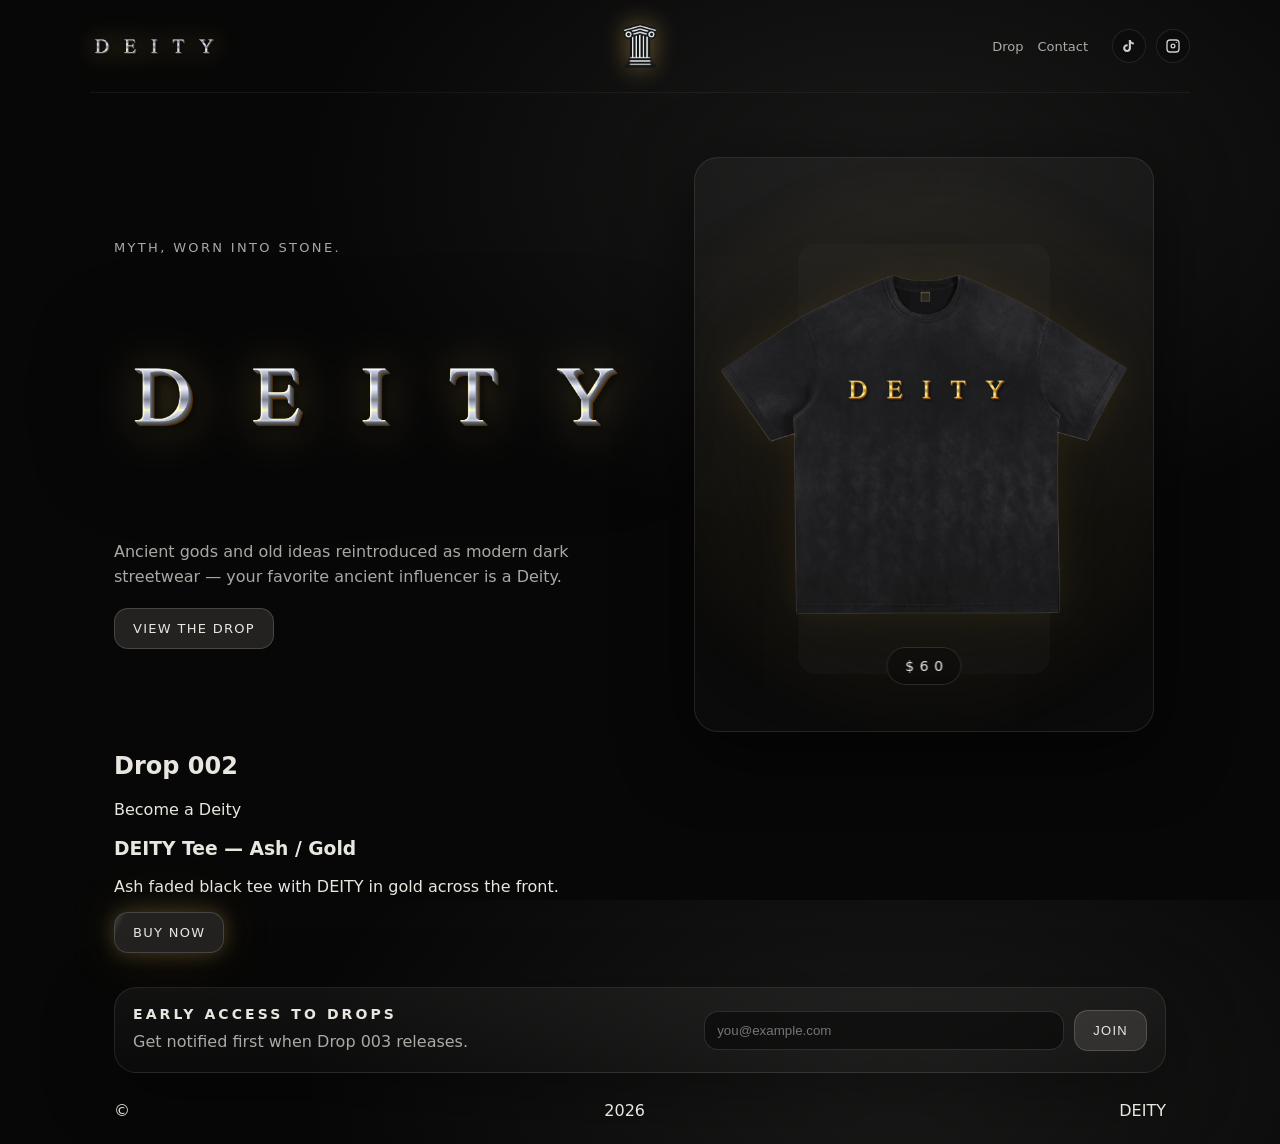
==== index.html @ 6dcdce76 "Update index.html" ====
<!doctype html>
<html lang="en">
<head>
<meta charset="UTF-8" />
<meta name="viewport" content="width=device-width, initial-scale=1" />
<link rel="icon" type="image/svg+xml" href="/images/favicon.svg">
<script>
console.log("Visitor from:", document.referrer);
</script>
<title>DEITY — Modern Myth</title>

<meta name="description"
content="DEITY — ancient gods translated into modern dark streetwear." />

<link rel="stylesheet" href="styles.css?v=8">
</head>

<!-- Google tag (gtag.js) -->
<script async src="https://www.googletagmanager.com/gtag/js?id=G-HS9YXFMJDB"></script>
<script>
  window.dataLayer = window.dataLayer || [];
  function gtag(){dataLayer.push(arguments);}
  gtag('js', new Date());

  gtag('config', 'G-HS9YXFMJDB');
</script>

<body>

<div class="grain"></div>


<header class="wrap header header-glow">

<div class="brand-logo">
<img src="/images/DEITY_silver(1).PNG">
</div>


<a class="brand-center" href="/">
<img src="/images/favicon.svg">
</a>


<nav class="nav">

<a class="nav-link" href="#drop">
Drop
</a>


<button class="nav-link nav-btn-link"
type="button"
id="contactBtn">
Contact
</button>


<!-- Social icons moved to far right -->

<div class="nav-social">

<a href="https://www.tiktok.com/@deityco1"
target="_blank"
rel="noopener">

<svg viewBox="0 0 24 24">
<path d="M16.6 5.82c.77.64 1.7 1 2.7 1.04V9.7c-1.62-.05-3.15-.6-4.4-1.57v7.06c0 3.23-2.62 5.85-5.85 5.85S3.2 18.42 3.2 15.19c0-3.23 2.62-5.85 5.85-5.85.3 0 .6.02.9.07v3.23c-.29-.1-.6-.16-.9-.16-1.48 0-2.68 1.2-2.68 2.68 0 1.48 1.2 2.68 2.68 2.68 1.48 0 2.68-1.2 2.68-2.68V3h3.02c.07 1.1.6 2.12 1.45 2.82z"/>
</svg>

</a>


<a href="https://www.instagram.com/deityco1"
target="_blank"
rel="noopener">

<svg viewBox="0 0 24 24">
<path d="M7.5 2h9A5.5 5.5 0 0 1 22 7.5v9A5.5 5.5 0 0 1 16.5 22h-9A5.5 5.5 0 0 1 2 16.5v-9A5.5 5.5 0 0 1 7.5 2zm0 2A3.5 3.5 0 0 0 4 7.5v9A3.5 3.5 0 0 0 7.5 20h9A3.5 3.5 0 0 0 20 16.5v-9A3.5 3.5 0 0 0 16.5 4h-9zm4.5 4.2A3.8 3.8 0 1 1 8.2 12 3.8 3.8 0 0 1 12 8.2zm0 2A1.8 1.8 0 1 0 13.8 12 1.8 1.8 0 0 0 12 10.2zM17.8 6.7a.9.9 0 1 1-.9-.9.9.9 0 0 1 .9.9z"/>
</svg>

</a>

</div>

</nav>

</header>



<main class="wrap">


<!-- HERO -->

<section class="hero">

<div class="hero-left">

<p class="kicker">
Myth, worn into stone.
</p>


<h1 class="title logo-title">

<img src="/images/DEITY_silver(1).PNG"
class="hero-logo">

<span class="visually-hidden">
DEITY
</span>

</h1>


<p class="sub">

Ancient gods and old ideas reintroduced as modern dark streetwear —
your favorite ancient influencer is a Deity.

</p>


<div class="cta-row">

<a class="btn primary"
href="#drop">

View the drop

</a>

</div>

</div>



<div class="hero-right">

<div class="aura-card">

<div class="column"></div>

<div class="aura"></div>


<div class="tee3d-wrap">

<div class="tee3d">

<img class="tee-face tee-front"
src="/images/tee-front.png?v=3">

<img class="tee-face tee-back"
src="/images/tee-back.png?v=3">

</div>

</div>


<div class="sigil">$60</div>

</div>

</div>

</section>



<!-- DROP -->

<section class="drop" id="drop">

<div class="section-head">

<h2>Drop 002</h2>

<p>Become a Deity</p>

</div>


<div class="product">

<div class="product-info">

<h3>DEITY Tee — Ash / Gold</h3>

<p class="desc">

Ash faded black tee with DEITY in gold across the front.

</p>


<div class="buy-row">

<a class="btn primary"
href="https://shop.deityco.com/cart/43142552125574:1"
target="_blank"
rel="noopener">

Buy Now

</a>

</div>

</div>

</div>

</section>



<!-- EMAIL CAPTURE MOVED TO BOTTOM -->

<section class="email-capture">

<div class="email-inner">

<div class="email-copy">

<h2>
Early Access to Drops
</h2>

<p>

Get notified first when Drop 003 releases.

</p>

</div>


<form
class="email-form"
action="https://formspree.io/f/xeelrkgg"
method="POST">

<input type="hidden"
name="_subject"
value="DEITY Email Signup">


<input class="email-input"
type="email"
name="email"
placeholder="you@example.com"
required>


<button class="btn primary">
Join
</button>

</form>

</div>

</section>



<footer class="footer">

© <span id="y"></span> DEITY

</footer>


</main>


<script>

document.getElementById("y").textContent =
new Date().getFullYear();

</script>

</body>
</html>
---- styles.css ----
:root{
  --bg:#070707;
  --fg:#e9e6df;
  --muted:rgba(233,230,223,.72);
  --ring:rgba(233,230,223,.18);
  --goldA: rgba(241,198,92,.45);
  --goldB: rgba(241,198,92,.25);
  --goldC: rgba(241,198,92,.12);
}

*{box-sizing:border-box}
html,body{height:100%}

body{
  margin:0;
  background:
    radial-gradient(1000px 600px at 70% 20%, rgba(233,230,223,.08), transparent 60%),
    var(--bg);
  color:var(--fg);
  font-family: system-ui, -apple-system, Segoe UI, Roboto, Arial, sans-serif;
}

a{color:inherit; text-decoration:none}

.wrap{max-width:1100px;margin:0 auto;padding:24px}

/* ================= HEADER ================= */

.header{
  position:relative;
  display:flex;
  justify-content:space-between;
  align-items:center;
  padding:14px 0;
  border-bottom:1px solid rgba(233,230,223,.06);
}

.brand-logo img{
  height:64px;
  width:auto;
  display:block;
  filter:drop-shadow(0 0 12px var(--goldA));
}

.brand-center{
  position:absolute;
  left:50%;
  transform:translateX(-50%);
  display:inline-flex;
  align-items:center;
  justify-content:center;
  pointer-events:auto;
}

.brand-center img{
  height:46px;
  width:auto;
  display:block;
  filter:drop-shadow(0 0 12px var(--goldA));
  opacity:.95;
}

@media (max-width: 640px){
  .brand-center{ display:none; }
}

.nav{
  display:flex;
  align-items:center;
  gap:14px;
  font-size:13px;
  color:var(--muted);
}

.nav-link{
  padding:10px 0;
  transition:color .15s ease;
}

.nav-link:hover{
  color:white;
}

.nav-btn-link{
  appearance:none;
  border:none;
  background:transparent;
  color:inherit;
  font:inherit;
  cursor:pointer;
}

/* ✅ Social icon buttons */
.nav-icon{
  width:34px;
  height:34px;
  display:inline-flex;
  align-items:center;
  justify-content:center;
  border-radius:999px;
  border:1px solid rgba(233,230,223,.10);
  background: rgba(7,7,7,.25);
  transition: transform .12s ease, border-color .12s ease, box-shadow .12s ease;
}

.nav-icon svg{
  width:16px;
  height:16px;
  fill: currentColor;
  opacity:.9;
}

.nav-icon:hover{
  transform: translateY(-1px);
  border-color: rgba(233,230,223,.24);
  box-shadow: 0 0 18px rgba(241,198,92,.12);
  color: #fff;
}

/* ================= HERO ================= */

.hero{
  display:grid;
  grid-template-columns:1.05fr .95fr;
  gap:34px;
  padding-top:40px;
  align-items:center;
}

.kicker{
  margin:0 0 10px;
  color:var(--muted);
  font-size:13px;
  letter-spacing:.18em;
  text-transform:uppercase;
}

.title{
  margin:0;
  font-size:72px;
  letter-spacing:.3em;
  text-indent:.3em;
  line-height:.95;
}

.sub{
  margin:14px 0 18px;
  color:var(--muted);
  max-width:50ch;
  line-height:1.6;
}

.cta-row{
  display:flex;
  gap:12px;
  flex-wrap:wrap;
  align-items:center;
  margin-top:14px;
}

.btn{
  display:inline-flex;
  align-items:center;
  justify-content:center;
  padding:12px 18px;
  border-radius:14px;
  border:1px solid var(--ring);
  text-transform:uppercase;
  font-size:13px;
  letter-spacing:.1em;
  background:transparent;
  transition: transform .12s ease, box-shadow .12s ease, background .12s ease;
  color:inherit;
}

.btn:hover{
  transform: translateY(-1px);
  border-color: rgba(233,230,223,.28);
}

.btn.primary{
  background:rgba(233,230,223,.12);
}

.btn.primary:hover{
  box-shadow:0 0 20px var(--goldB);
  background:rgba(233,230,223,.16);
}

.hero-logo:hover{
  filter:
    drop-shadow(0 0 30px rgba(241,198,92,.45))
    drop-shadow(0 0 80px rgba(241,198,92,.25));
  transition: filter .4s ease;
}

.logo-title{
  margin:0;
  display:flex;
  align-items:center;
}

.hero-logo{
  width:100%;
  max-width:520px;
  height:auto;
  display:block;

  filter:
    drop-shadow(0 0 20px rgba(241,198,92,.25))
    drop-shadow(0 0 50px rgba(0,0,0,.7));
}

/* ================= EMAIL CAPTURE ================= */

.email-capture{
  margin-top:34px;
  padding:18px;
  border-radius:22px;
  border:1px solid rgba(233,230,223,.10);
  background: linear-gradient(180deg, rgba(233,230,223,.05), rgba(233,230,223,.02));
  box-shadow: 0 20px 70px rgba(0,0,0,.35);
}

.email-inner{
  display:flex;
  align-items:center;
  justify-content:space-between;
  gap:16px;
  flex-wrap:wrap;
}

.email-copy h2{
  margin:0;
  font-size:14px;
  letter-spacing:.22em;
  text-transform:uppercase;
}

.email-copy p{
  margin:8px 0 0;
  color:var(--muted);
  max-width:52ch;
  line-height:1.5;
}

.email-form{
  display:flex;
  gap:10px;
  align-items:center;
  flex-wrap:wrap;
}

.email-input{
  width:min(360px, 70vw);
  padding:11px 12px;
  border-radius:14px;
  border:1px solid rgba(233,230,223,.14);
  background: rgba(7,7,7,.55);
  color: var(--fg);
  outline:none;
}

.email-input:focus{
  border-color: rgba(241,198,92,.35);
  box-shadow: 0 0 0 4px rgba(241,198,92,.12);
}

/* ================= AURA CARD ================= */

.hero-right{
  display:flex;
  flex-direction:column;
  align-items:center;
  justify-content:center;
}

.aura-card{
  width:460px;
  max-width:100%;
  aspect-ratio:4/5;
  border-radius:24px;
  border:1px solid rgba(233,230,223,.1);
  position:relative;
  overflow:hidden;
  box-shadow:0 18px 70px rgba(0,0,0,.6);
  background: linear-gradient(180deg, rgba(233,230,223,.04), rgba(233,230,223,.02));
}

.column{
  position:absolute;
  left:50%;
  top:15%;
  width:55%;
  height:75%;
  transform:translateX(-50%);
  background:rgba(233,230,223,.06);
  border-radius:18px;
  opacity:.4;
  z-index:1;
}

.aura{
  position:absolute;
  inset:-20%;
  background:
    radial-gradient(circle at center, var(--goldC), transparent 60%);
  filter:blur(20px);
  opacity:.9;
  z-index:1;
}

/* ================= PSEUDO 3D TEE (FIXED) ================= */

.tee3d-wrap{
  position:absolute;
  inset:0;
  display:flex;
  align-items:center;
  justify-content:center;
  z-index:2;
  pointer-events:none;
}

.tee3d{
  position:relative;
  width:105%;
  max-width:480px;
  aspect-ratio: 1 / 1.05;
  transform-style: preserve-3d;
  perspective: 900px;
  animation: teeTurn 16s ease-in-out infinite;
  filter:
    drop-shadow(0 0 18px rgba(241,198,92,.10))
    drop-shadow(0 0 50px rgba(0,0,0,.55));
}

.tee-face{
  position:absolute;
  inset:0;
  width:100%;
  height:100%;
  object-fit: contain;
  backface-visibility: hidden;
  transform: translateZ(18px);
  will-change: opacity;
}

.tee-back{
  transform: translateZ(18px);
}

@keyframes teeTurn{
  0%   { transform: rotateY(-28deg) rotateX(6deg) scale(1.02); }
  50%  { transform: rotateY( 28deg) rotateX(6deg) scale(1.02); }
  100% { transform: rotateY(-28deg) rotateX(6deg) scale(1.02); }
}

.tee-front{
  opacity:1;
  z-index:2;
  animation:
    faceFrontOpacity 16s ease-in-out infinite,
    frontZ 16s steps(1,end) infinite;
}

.tee-back{
  opacity:0;
  z-index:1;
  animation:
    faceBackOpacity 16s ease-in-out infinite,
    backZ 16s steps(1,end) infinite;
}

@keyframes faceFrontOpacity{
  0%   { opacity:1; }
  32%  { opacity:1; }
  48%  { opacity:0; }
  88%  { opacity:0; }
  100% { opacity:1; }
}

@keyframes faceBackOpacity{
  0%   { opacity:0; }
  30%  { opacity:0; }
  42%  { opacity:1; }
  74%  { opacity:1; }
  92%  { opacity:0; }
  100% { opacity:0; }
}

@keyframes frontZ{
  0%, 55%, 100% { z-index:2; }
  56%, 95%      { z-index:1; }
}
@keyframes backZ{
  0%, 55%, 100% { z-index:1; }
  56%, 95%      { z-index:2; }
}

.sigil{
  position:absolute;
  bottom:8%;
  left:50%;
  transform:translateX(-50%);
  letter-spacing:.4em;
  text-indent:.4em;
  font-size:14px;
  padding:10px 12px;
  border-radius:999px;
  border:1px solid rgba(233,230,223,.14);
  background: rgba(7,7,7,.35);
  backdrop-filter: blur(8px);
  z-index:3;
}

.visually-hidden{
  position:absolute;
  width:1px;
  height:1px;
  margin:-1px;
  padding:0;
  overflow:hidden;
  clip:rect(0,0,0,0);
  border:0;
}

/* ================= CONTACT MODAL ================= */

.modal-backdrop{
  position:fixed;
  inset:0;
  display:none;
  place-items:center;
  background: rgba(0,0,0,.60);
  padding:16px;
  z-index:9999;
}

.modal-backdrop.is-open{
  display:grid;
}

.modal{
  width:min(540px, 100%);
  border-radius:18px;
  border:1px solid rgba(233,230,223,.14);
  background: rgba(7,7,7,.82);
  backdrop-filter: blur(10px);
  box-shadow: 0 30px 90px rgba(0,0,0,.6);
  overflow:hidden;
}

.modal-head{
  display:flex;
  align-items:center;
  justify-content:space-between;
  padding:14px 16px;
  border-bottom:1px solid rgba(233,230,223,.08);
}

.modal-head h2{
  margin:0;
  font-size:14px;
  letter-spacing:.22em;
  text-transform:uppercase;
  color: var(--fg);
}

.modal-close{
  appearance:none;
  border:none;
  background:transparent;
  color: var(--fg);
  font-size:18px;
  cursor:pointer;
  padding:6px 8px;
  border-radius:10px;
}

.modal-close:hover{
  background: rgba(233,230,223,.06);
}

.modal-body{
  display:grid;
  gap:12px;
  padding:16px;
}

.modal-body label{
  display:grid;
  gap:6px;
  font-size:12px;
  letter-spacing:.08em;
  text-transform:uppercase;
  color: var(--muted);
}

.modal-body input,
.modal-body textarea{
  width:100%;
  padding:11px 12px;
  border-radius:14px;
  border:1px solid rgba(233,230,223,.14);
  background: rgba(7,7,7,.55);
  color: var(--fg);
  outline:none;
}

.modal-body input:focus,
.modal-body textarea:focus{
  border-color: rgba(241,198,92,.35);
  box-shadow: 0 0 0 4px rgba(241,198,92,.12);
}

.modal-actions{
  display:flex;
  justify-content:flex-end;
  gap:10px;
  margin-top:6px;
}

/* ================= FOOTER SOCIAL ================= */

.footer{
  display:flex;
  align-items:center;
  justify-content:space-between;
  gap:12px;
  padding-top:28px;
}

.footer-social{
  display:flex;
  gap:14px;
  color:var(--muted);
  font-size:13px;
}

.footer-social a:hover{
  color:#fff;
}
/* SOCIAL ICON GROUP */

.nav-social{

display:flex;

gap:10px;

margin-left:10px;

}


.nav-social a{

width:34px;

height:34px;

display:flex;

align-items:center;

justify-content:center;

border-radius:999px;

border:1px solid rgba(233,230,223,.1);

background:rgba(7,7,7,.3);

transition:.15s;

}


.nav-social svg{

width:16px;

height:16px;

fill:white;

opacity:.8;

}


.nav-social a:hover{

box-shadow:0 0 20px rgba(241,198,92,.2);

transform:translateY(-1px);

}
/* ================= BUY BUTTON GLOW ================= */

.buy-row .btn.primary{

position:relative;

overflow:hidden;

/* stronger gold aura */
box-shadow:
0 0 20px rgba(241,198,92,.25),
0 0 60px rgba(241,198,92,.12);

animation: buyGlow 3s ease-in-out infinite;

}


/* Soft pulsing aura */

@keyframes buyGlow{

0%{
box-shadow:
0 0 20px rgba(241,198,92,.25),
0 0 60px rgba(241,198,92,.10);
}

50%{
box-shadow:
0 0 35px rgba(241,198,92,.45),
0 0 90px rgba(241,198,92,.25);
}

100%{
box-shadow:
0 0 20px rgba(241,198,92,.25),
0 0 60px rgba(241,198,92,.10);
}

}


/* Moving light shine */

.buy-row .btn.primary::after{

content:"";

position:absolute;

top:-50%;

left:-40%;

width:40%;

height:200%;

background:linear-gradient(
90deg,
transparent,
rgba(255,255,255,.35),
transparent
);

transform:rotate(25deg);

animation: shineMove 4s linear infinite;

}


@keyframes shineMove{

0%{
left:-40%;
}

100%{
left:140%;
}

}
/* ================= MOBILE RESPONSIVE OVERRIDES ================= */
@media (max-width: 820px){

  /* Prevent sideways scroll */
  html, body { overflow-x: hidden; }
  img, svg { max-width: 100%; height: auto; }

  .wrap{
    padding: 18px 16px;
  }

  /* HEADER: tighten + allow wrap */
  .header{
    padding: 10px 0;
    gap: 10px;
  }

  .brand-logo img{
    height: 44px; /* was 64 */
  }

  .nav{
    gap: 10px;
    font-size: 13px;
    flex-wrap: wrap;
    justify-content: flex-end;
  }

  .nav-link{
    padding: 8px 0;
  }

  .nav-social{
    margin-left: 0;
    gap: 8px;
  }

  .nav-social a{
    width: 32px;
    height: 32px;
  }

  .nav-social svg{
    width: 15px;
    height: 15px;
  }

  /* HERO: stack */
  .hero{
    grid-template-columns: 1fr;
    gap: 18px;
    padding-top: 22px;
  }

  .hero-left{ order: 1; }
  .hero-right{ order: 2; }

  .kicker{
    font-size: 12px;
    letter-spacing: .16em;
  }

  .title{
    font-size: 48px;
    letter-spacing: .22em;
    text-indent: .22em;
  }

  .hero-logo{
    max-width: 340px;
    width: min(340px, 85vw);
    margin: 0;
  }

  .sub{
    font-size: 15px;
    line-height: 1.5;
    max-width: 60ch;
  }

  /* Aura card fits better */
  .aura-card{
    width: min(420px, 100%);
    margin: 0 auto;
  }

  /* Tee animation: reduce scale so it doesn’t overflow */
  .tee3d{
    width: 100%;
    max-width: 420px;
  }

  /* Buttons: full width on mobile */
  .buy-row .btn,
  .cta-row .btn{
    width: 100%;
    text-align: center;
  }

  /* Email capture: stack + full width inputs */
  .email-inner{
    flex-direction: column;
    align-items: flex-start;
  }

  .email-form{
    width: 100%;
    display: grid;
    grid-template-columns: 1fr;
    gap: 10px;
  }

  .email-input{
    width: 100%;
    min-width: 0;
  }

  .email-form .btn{
    width: 100%;
  }

  /* Footer: stack */
  .footer{
    flex-direction: column;
    align-items: flex-start;
  }
}

@media (max-width: 420px){
  /* Even tighter on very small phones */
  .brand-logo img{ height: 40px; }
  .title{ font-size: 42px; }
  .aura-card{ width: 100%; }
}
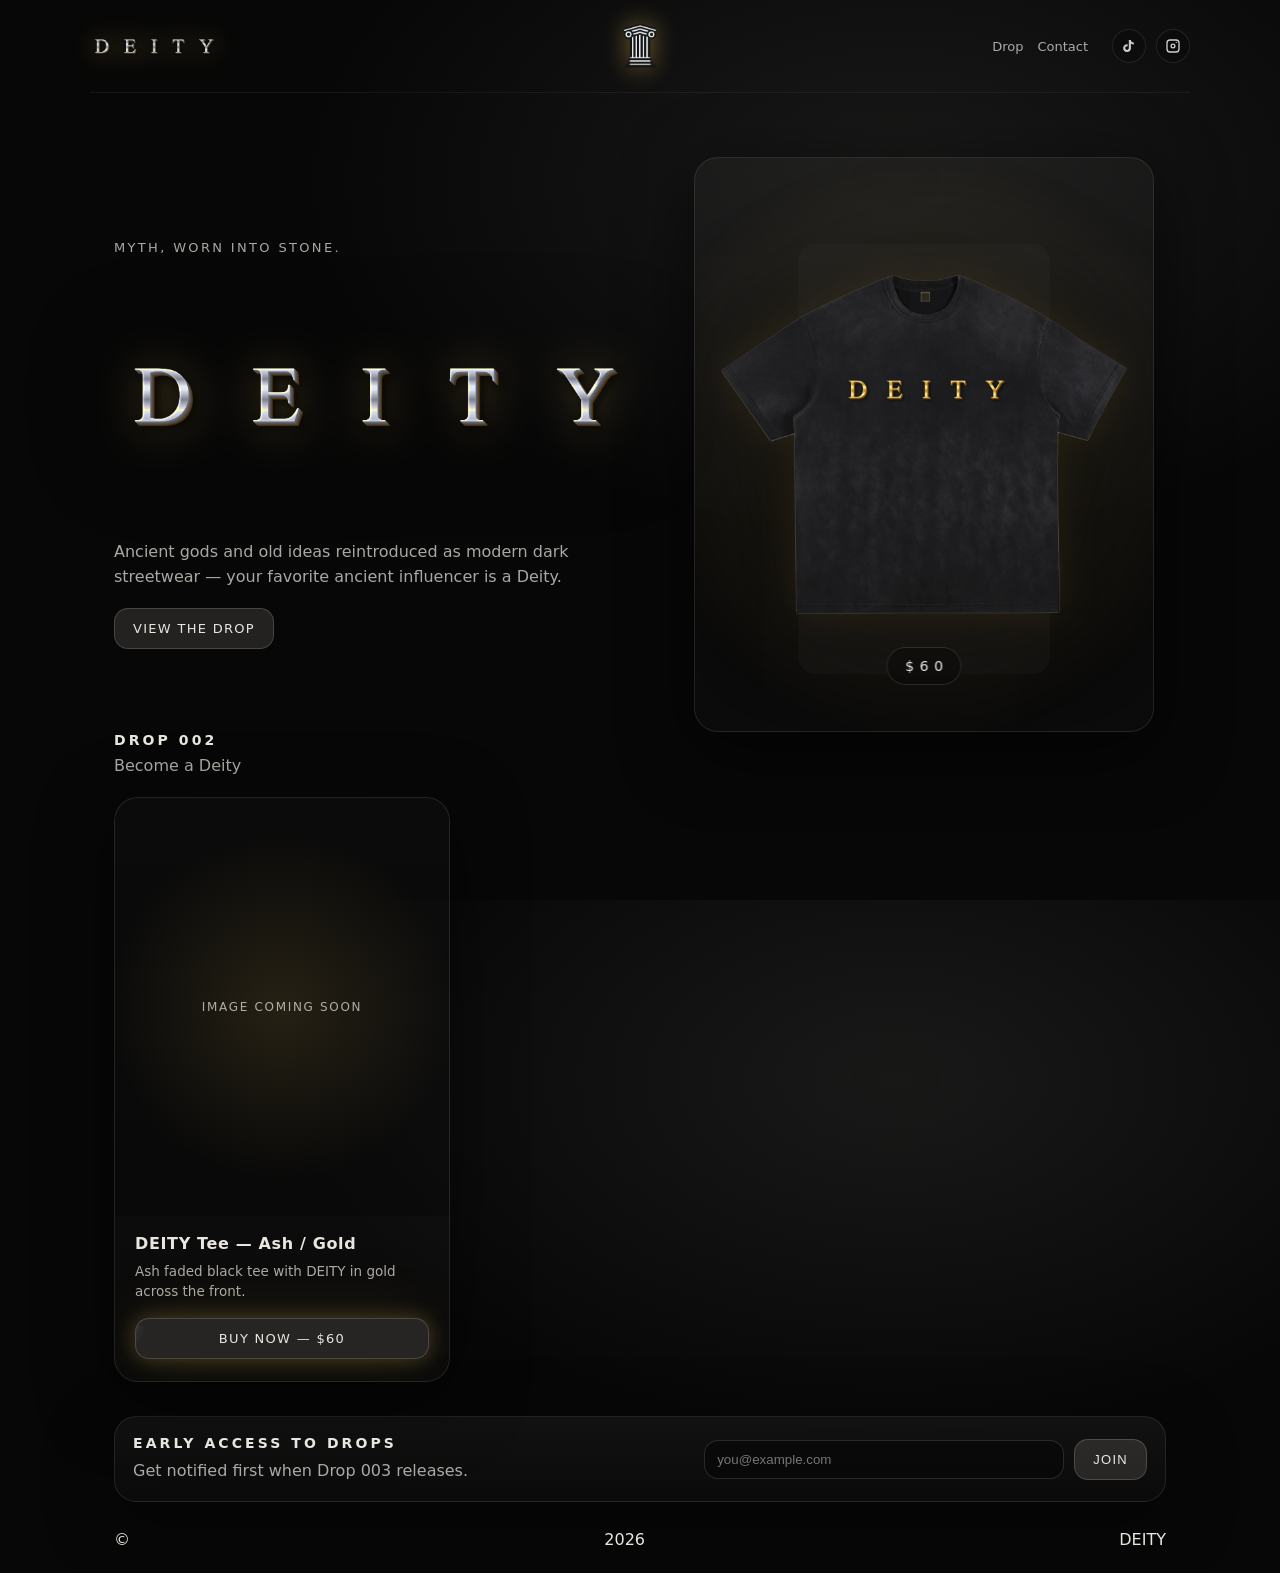
==== commit 7e50f7ac: "Add files via upload" ====
--- a/index.html
+++ b/index.html
@@ -12,7 +12,7 @@
 <meta name="description"
 content="DEITY — ancient gods translated into modern dark streetwear." />
 
-<link rel="stylesheet" href="styles.css?v=8">
+<link rel="stylesheet" href="styles.css?v=9">
 </head>
 
 <!-- Google tag (gtag.js) -->
@@ -172,48 +172,19 @@
 
 
 
-<!-- DROP -->
+<!-- DROP (rendered from products.json — managed via /admin.html) -->
 
 <section class="drop" id="drop">
 
 <div class="section-head">
 
-<h2>Drop 002</h2>
-
-<p>Become a Deity</p>
-
-</div>
-
-
-<div class="product">
-
-<div class="product-info">
-
-<h3>DEITY Tee — Ash / Gold</h3>
-
-<p class="desc">
-
-Ash faded black tee with DEITY in gold across the front.
-
-</p>
-
-
-<div class="buy-row">
-
-<a class="btn primary"
-href="https://shop.deityco.com/cart/43142552125574:1"
-target="_blank"
-rel="noopener">
-
-Buy Now
-
-</a>
-
-</div>
-
-</div>
-
-</div>
+<h2 id="dropTitle">Drop</h2>
+
+<p id="dropTagline"></p>
+
+</div>
+
+<div class="product-grid" id="productGrid"></div>
 
 </section>
 
@@ -284,6 +255,60 @@
 document.getElementById("y").textContent =
 new Date().getFullYear();
 
+// Renders the drop grid from products.json — this is the file
+// admin.html writes to, so new designs show up here automatically.
+fetch('/products.json?v=' + Date.now())
+.then(function(res){ return res.json(); })
+.then(function(data){
+  document.getElementById('dropTitle').textContent = data.dropTitle || 'Drop';
+  document.getElementById('dropTagline').textContent = data.dropTagline || '';
+
+  var grid = document.getElementById('productGrid');
+  var products = (data.products || []).filter(function(p){ return p.active !== false; });
+
+  if (products.length === 0) {
+    grid.innerHTML = '<p class="empty-drop">New designs dropping soon.</p>';
+    return;
+  }
+
+  products.forEach(function(p){
+    var card = document.createElement('div');
+    card.className = 'product';
+
+    var imageHtml;
+    if (p.frontImage) {
+      imageHtml =
+        '<div class="product-image">' +
+          '<img class="img-front" src="' + p.frontImage + '" alt="' + escapeHtml(p.name) + ' — front">' +
+          (p.backImage ? '<img class="img-back" src="' + p.backImage + '" alt="' + escapeHtml(p.name) + ' — back">' : '') +
+        '</div>';
+    } else {
+      imageHtml = '<div class="product-image no-image">Image coming soon</div>';
+    }
+
+    card.innerHTML =
+      imageHtml +
+      '<div class="product-info">' +
+        '<h3>' + escapeHtml(p.name) + '</h3>' +
+        '<p class="desc">' + escapeHtml(p.desc || '') + '</p>' +
+        '<div class="buy-row">' +
+          '<a class="btn primary" href="' + p.buyUrl + '" target="_blank" rel="noopener">Buy Now — $' + p.price + '</a>' +
+        '</div>' +
+      '</div>';
+
+    grid.appendChild(card);
+  });
+})
+.catch(function(err){
+  console.error('Could not load products.json', err);
+});
+
+function escapeHtml(str){
+  var div = document.createElement('div');
+  div.textContent = str || '';
+  return div.innerHTML;
+}
+
 </script>
 
 </body>
--- a/styles.css
+++ b/styles.css
@@ -815,3 +815,134 @@
   .title{ font-size: 42px; }
   .aura-card{ width: 100%; }
 }
+
+/* ================= DYNAMIC PRODUCT GRID (admin-managed) ================= */
+
+.section-head{
+  margin-bottom:22px;
+}
+
+.section-head h2{
+  margin:0;
+  font-size:14px;
+  letter-spacing:.22em;
+  text-transform:uppercase;
+}
+
+.section-head p{
+  margin:8px 0 0;
+  color:var(--muted);
+}
+
+.product-grid{
+  display:grid;
+  grid-template-columns:repeat(auto-fill, minmax(260px, 1fr));
+  gap:22px;
+}
+
+.product{
+  border-radius:24px;
+  border:1px solid rgba(233,230,223,.1);
+  background: linear-gradient(180deg, rgba(233,230,223,.04), rgba(233,230,223,.02));
+  box-shadow:0 18px 70px rgba(0,0,0,.5);
+  overflow:hidden;
+  display:flex;
+  flex-direction:column;
+  transition: transform .18s ease, box-shadow .18s ease;
+}
+
+.product:hover{
+  transform: translateY(-3px);
+  box-shadow:0 24px 80px rgba(0,0,0,.6), 0 0 30px var(--goldC);
+}
+
+.product-image{
+  position:relative;
+  aspect-ratio:4/5;
+  background:
+    radial-gradient(circle at center, var(--goldC), transparent 65%),
+    rgba(7,7,7,.4);
+  overflow:hidden;
+}
+
+.product-image img{
+  position:absolute;
+  inset:0;
+  width:100%;
+  height:100%;
+  object-fit:contain;
+  padding:18px;
+  transition: opacity .35s ease;
+}
+
+.product-image .img-front{
+  opacity:1;
+  z-index:2;
+}
+
+.product-image .img-back{
+  opacity:0;
+  z-index:1;
+}
+
+.product-image:hover .img-front{
+  opacity:0;
+}
+
+.product-image:hover .img-back{
+  opacity:1;
+}
+
+.product-image.no-image{
+  display:flex;
+  align-items:center;
+  justify-content:center;
+  color:var(--muted);
+  font-size:12px;
+  letter-spacing:.14em;
+  text-transform:uppercase;
+}
+
+.product-info{
+  padding:18px 20px 22px;
+  display:flex;
+  flex-direction:column;
+  flex:1;
+}
+
+.product-info h3{
+  margin:0 0 8px;
+  font-size:16px;
+  letter-spacing:.04em;
+}
+
+.product-info .desc{
+  margin:0 0 16px;
+  color:var(--muted);
+  font-size:13.5px;
+  line-height:1.55;
+  flex:1;
+}
+
+.product-info .buy-row{
+  margin-top:auto;
+}
+
+.product-info .buy-row .btn{
+  width:100%;
+}
+
+.empty-drop{
+  color:var(--muted);
+  text-align:center;
+  padding:40px 0;
+  letter-spacing:.08em;
+  text-transform:uppercase;
+  font-size:13px;
+}
+
+@media (max-width: 640px){
+  .product-grid{
+    grid-template-columns:1fr;
+  }
+}
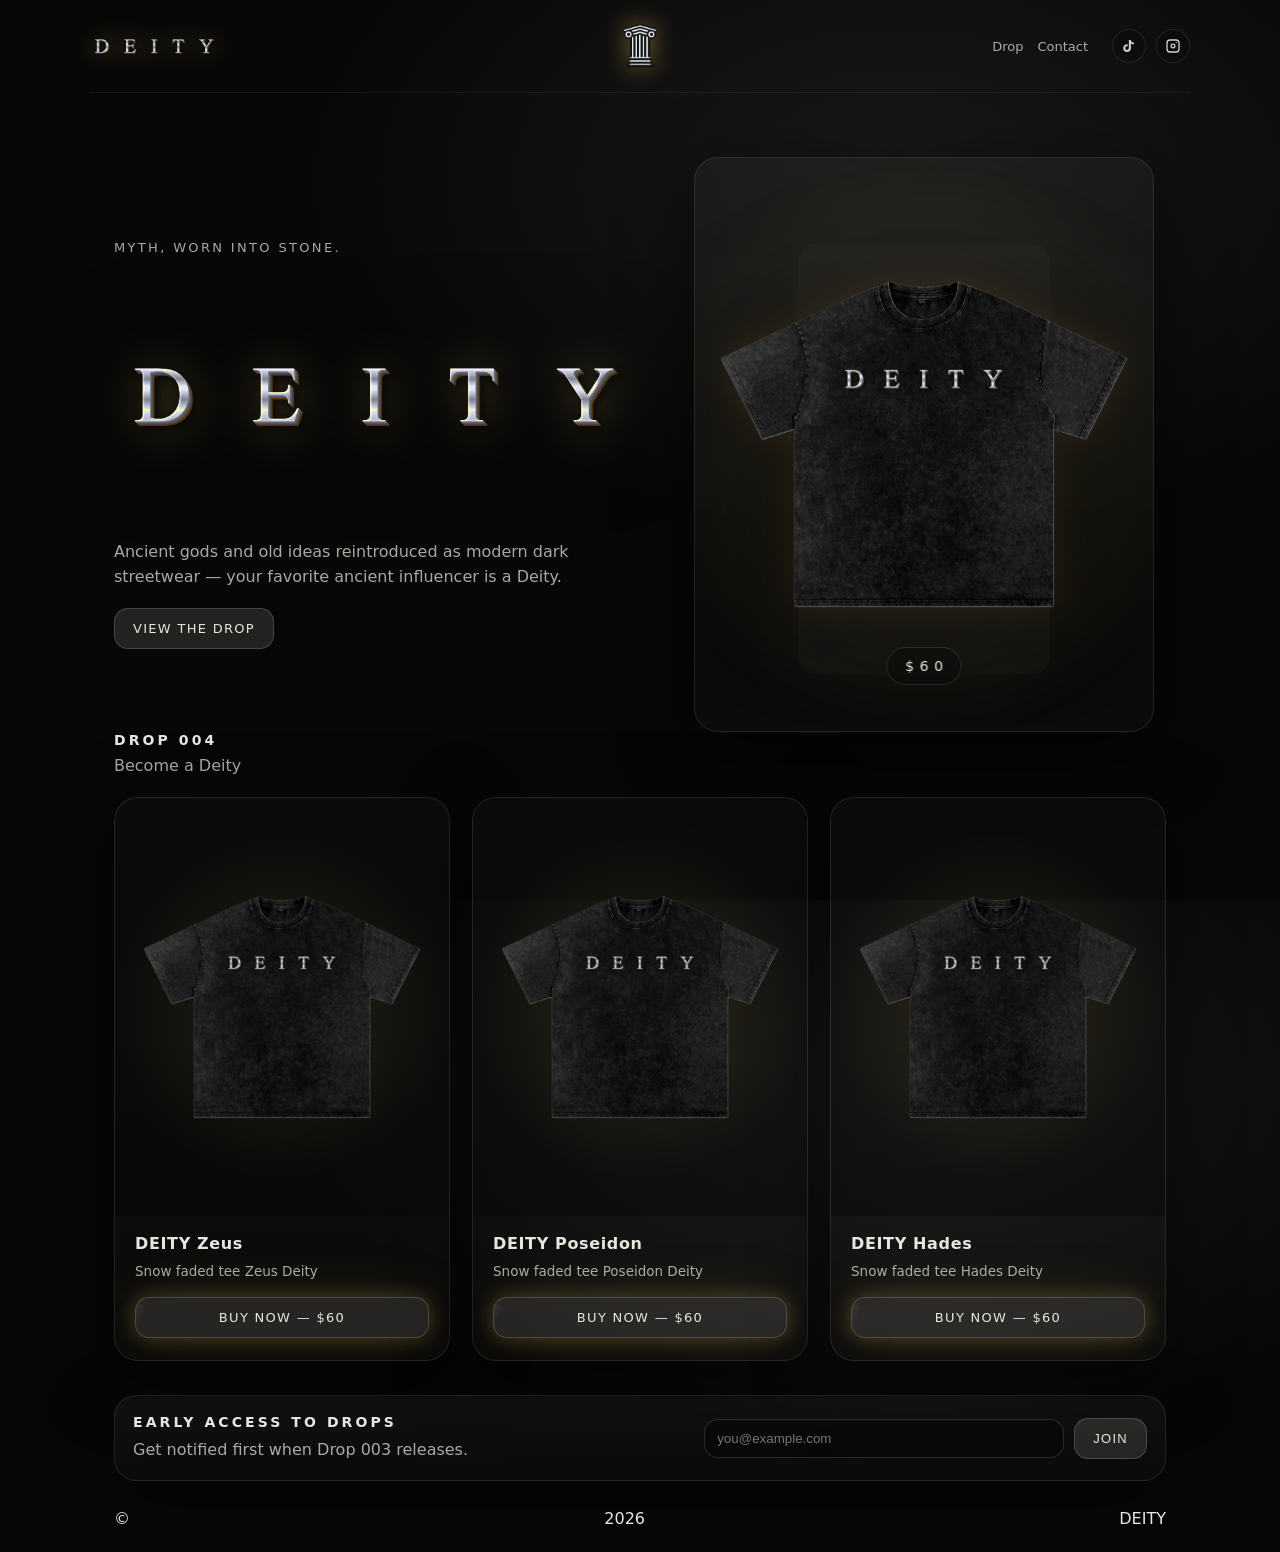
==== commit 8d3602a9: "Add files via upload" ====
--- a/index.html
+++ b/index.html
@@ -12,7 +12,7 @@
 <meta name="description"
 content="DEITY — ancient gods translated into modern dark streetwear." />
 
-<link rel="stylesheet" href="styles.css?v=9">
+<link rel="stylesheet" href="styles.css?v=10">
 </head>
 
 <!-- Google tag (gtag.js) -->
@@ -257,28 +257,45 @@
 
 // Renders the drop grid from products.json — this is the file
 // admin.html writes to, so new designs show up here automatically.
+// Also drives the hero's rotating tee, cycling through every design
+// that has both a front and back image.
 fetch('/products.json?v=' + Date.now())
 .then(function(res){ return res.json(); })
 .then(function(data){
   document.getElementById('dropTitle').textContent = data.dropTitle || 'Drop';
   document.getElementById('dropTagline').textContent = data.dropTagline || '';
 
+  var allProducts = data.products || [];
+  var activeProducts = allProducts.filter(function(p){ return p.active !== false; });
+
+  renderGrid(activeProducts);
+  cycleHero(activeProducts.filter(function(p){ return p.frontImage && p.backImage; }));
+})
+.catch(function(err){
+  console.error('Could not load products.json', err);
+});
+
+function renderGrid(products){
   var grid = document.getElementById('productGrid');
-  var products = (data.products || []).filter(function(p){ return p.active !== false; });
 
   if (products.length === 0) {
     grid.innerHTML = '<p class="empty-drop">New designs dropping soon.</p>';
     return;
   }
 
-  products.forEach(function(p){
+  products.forEach(function(p, i){
     var card = document.createElement('div');
     card.className = 'product';
+
+    // previewFace lets a design default to showing the back on the
+    // card (useful when every front looks the same) — hover always
+    // reveals the other side either way.
+    var showBackFirst = p.previewFace === 'back';
 
     var imageHtml;
     if (p.frontImage) {
       imageHtml =
-        '<div class="product-image">' +
+        '<div class="product-image' + (showBackFirst ? ' flipped' : '') + '">' +
           '<img class="img-front" src="' + p.frontImage + '" alt="' + escapeHtml(p.name) + ' — front">' +
           (p.backImage ? '<img class="img-back" src="' + p.backImage + '" alt="' + escapeHtml(p.name) + ' — back">' : '') +
         '</div>';
@@ -286,22 +303,50 @@
       imageHtml = '<div class="product-image no-image">Image coming soon</div>';
     }
 
+    // Stagger each button's gleam so they never sweep in sync.
+    var shineDelay = (i * 3.7) % 15;
+
     card.innerHTML =
       imageHtml +
       '<div class="product-info">' +
         '<h3>' + escapeHtml(p.name) + '</h3>' +
         '<p class="desc">' + escapeHtml(p.desc || '') + '</p>' +
         '<div class="buy-row">' +
-          '<a class="btn primary" href="' + p.buyUrl + '" target="_blank" rel="noopener">Buy Now — $' + p.price + '</a>' +
+          '<a class="btn primary" style="--shine-delay:' + shineDelay + 's" href="' + p.buyUrl + '" target="_blank" rel="noopener">Buy Now — $' + p.price + '</a>' +
         '</div>' +
       '</div>';
 
     grid.appendChild(card);
   });
-})
-.catch(function(err){
-  console.error('Could not load products.json', err);
-});
+}
+
+// Cycles the hero's rotating tee through every design that has both
+// a front and back image. Timings match the CSS animation in
+// styles.css (16s per full turn): the front image is swapped while
+// it's invisible mid-turn (~60% in), and the back image is swapped
+// while it's invisible at the wrap-around (~95% in), so the switch
+// itself is never visible — it just looks like the next drop turning into view.
+function cycleHero(products){
+  var front = document.querySelector('.tee-front');
+  var back = document.querySelector('.tee-back');
+  if (!front || !back || products.length === 0) return;
+
+  var CYCLE_MS = 16000;
+  var idx = 0;
+
+  front.src = products[0].frontImage;
+  back.src = products[0].backImage;
+
+  function scheduleNext(){
+    idx = (idx + 1) % products.length;
+    var next = products[idx];
+    setTimeout(function(){ front.src = next.frontImage; }, CYCLE_MS * 0.6);
+    setTimeout(function(){ back.src = next.backImage; }, CYCLE_MS * 0.95);
+    setTimeout(scheduleNext, CYCLE_MS);
+  }
+
+  if (products.length > 1) scheduleNext();
+}
 
 function escapeHtml(str){
   var div = document.createElement('div');
--- a/styles.css
+++ b/styles.css
@@ -640,7 +640,10 @@
 }
 
 
-/* Moving light shine */
+/* Moving light shine — sweeps once, then rests, so it reads as an
+   occasional glint rather than a constant shimmer. Each button gets
+   its own --shine-delay (set inline per card) so they don't all
+   fire in sync. */
 
 .buy-row .btn.primary::after{
 
@@ -665,7 +668,8 @@
 
 transform:rotate(25deg);
 
-animation: shineMove 4s linear infinite;
+animation: shineMove 15s linear infinite;
+animation-delay: var(--shine-delay, 0s);
 
 }
 
@@ -674,6 +678,10 @@
 
 0%{
 left:-40%;
+}
+
+27%{
+left:140%;
 }
 
 100%{
@@ -836,7 +844,7 @@
 
 .product-grid{
   display:grid;
-  grid-template-columns:repeat(auto-fill, minmax(260px, 1fr));
+  grid-template-columns:repeat(auto-fill, minmax(290px, 1fr));
   gap:22px;
 }
 
@@ -871,7 +879,7 @@
   width:100%;
   height:100%;
   object-fit:contain;
-  padding:18px;
+  padding:8px;
   transition: opacity .35s ease;
 }
 
@@ -891,6 +899,22 @@
 
 .product-image:hover .img-back{
   opacity:1;
+}
+
+.product-image.flipped .img-front{
+  opacity:0;
+}
+
+.product-image.flipped .img-back{
+  opacity:1;
+}
+
+.product-image.flipped:hover .img-front{
+  opacity:1;
+}
+
+.product-image.flipped:hover .img-back{
+  opacity:0;
 }
 
 .product-image.no-image{
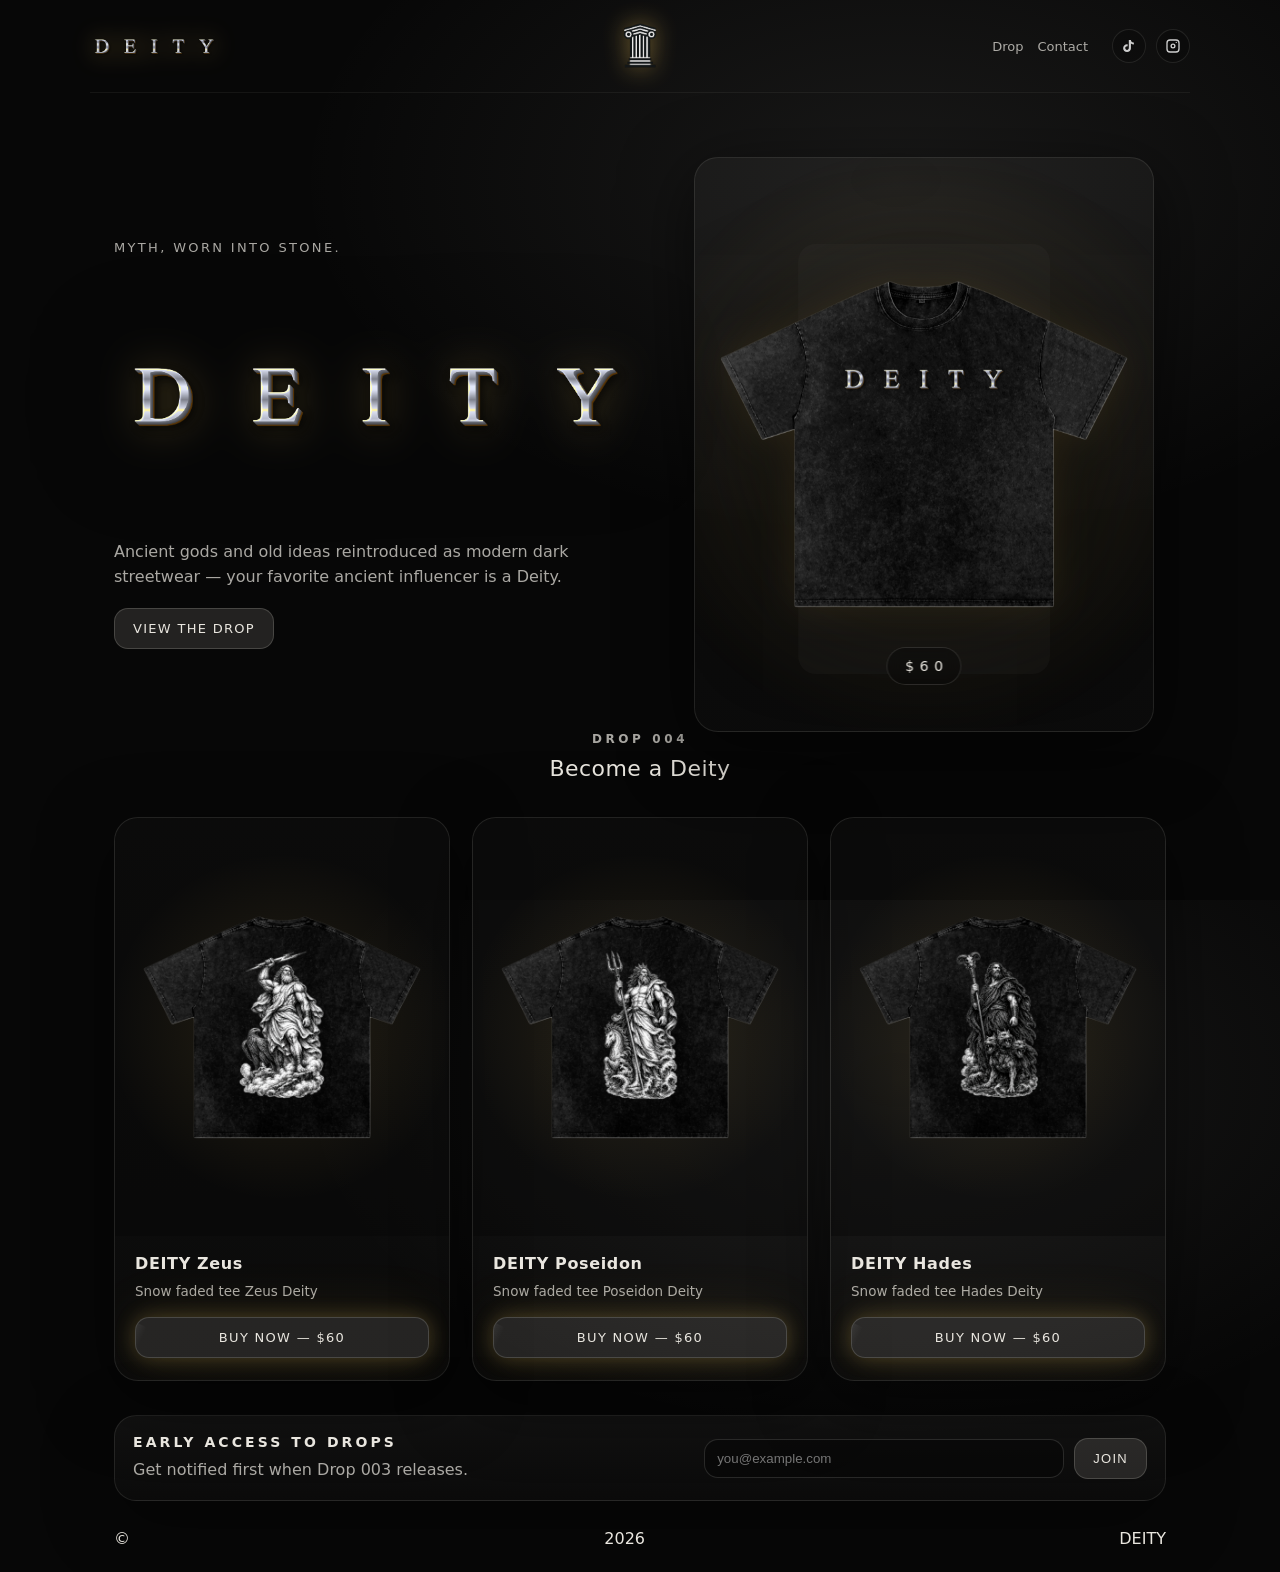
==== commit 91ecc28b: "Add files via upload" ====
--- a/index.html
+++ b/index.html
@@ -12,7 +12,7 @@
 <meta name="description"
 content="DEITY — ancient gods translated into modern dark streetwear." />
 
-<link rel="stylesheet" href="styles.css?v=10">
+<link rel="stylesheet" href="styles.css?v=11">
 </head>
 
 <!-- Google tag (gtag.js) -->
@@ -309,6 +309,7 @@
     card.innerHTML =
       imageHtml +
       '<div class="product-info">' +
+        (p.drop ? '<span class="product-drop">' + escapeHtml(p.drop) + '</span>' : '') +
         '<h3>' + escapeHtml(p.name) + '</h3>' +
         '<p class="desc">' + escapeHtml(p.desc || '') + '</p>' +
         '<div class="buy-row">' +
--- a/styles.css
+++ b/styles.css
@@ -827,19 +827,23 @@
 /* ================= DYNAMIC PRODUCT GRID (admin-managed) ================= */
 
 .section-head{
-  margin-bottom:22px;
+  margin-bottom:36px;
+  text-align:center;
 }
 
 .section-head h2{
   margin:0;
-  font-size:14px;
-  letter-spacing:.22em;
+  font-size:12px;
+  letter-spacing:.3em;
   text-transform:uppercase;
+  color: var(--muted);
 }
 
 .section-head p{
-  margin:8px 0 0;
-  color:var(--muted);
+  margin:10px 0 0;
+  font-size:22px;
+  letter-spacing:.02em;
+  color:var(--fg);
 }
 
 .product-grid{
@@ -940,6 +944,15 @@
   letter-spacing:.04em;
 }
 
+.product-drop{
+  display:inline-block;
+  font-size:10.5px;
+  letter-spacing:.16em;
+  text-transform:uppercase;
+  color: rgb(241,198,92);
+  margin-bottom:8px;
+}
+
 .product-info .desc{
   margin:0 0 16px;
   color:var(--muted);
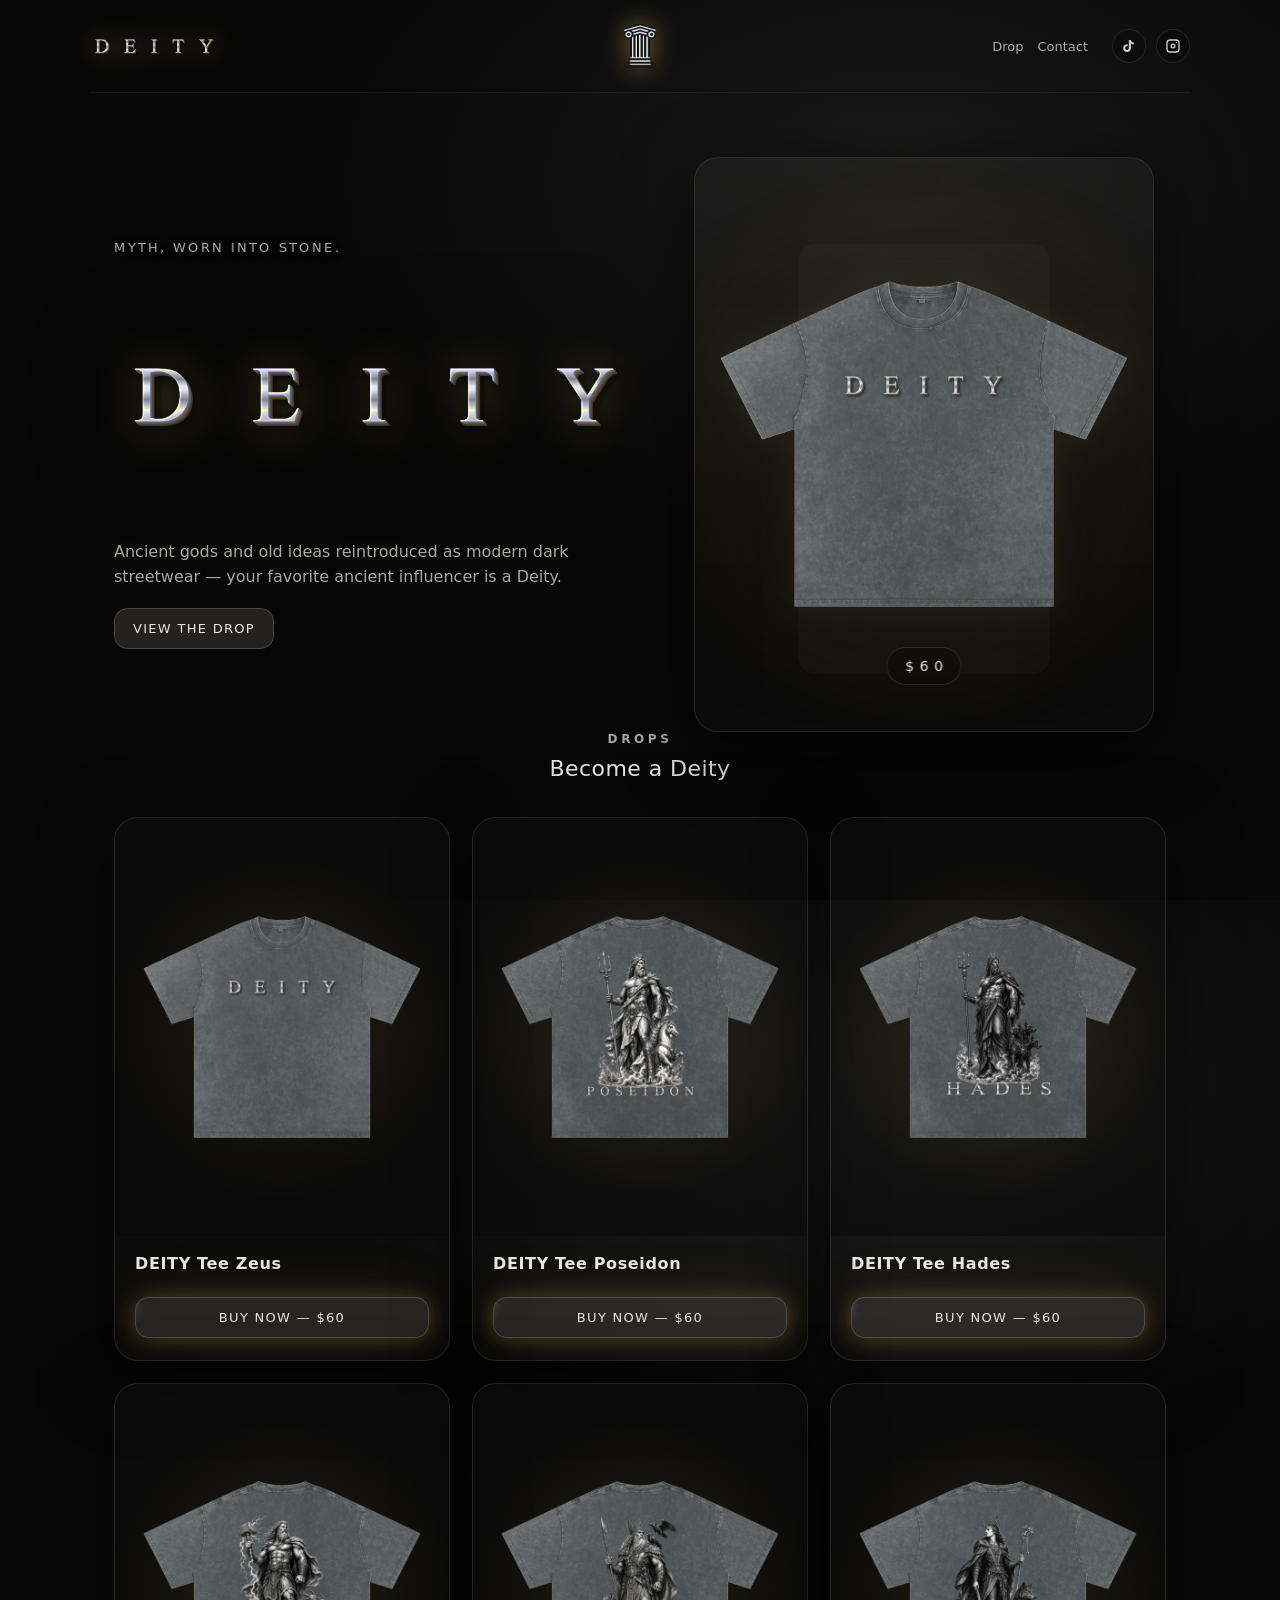
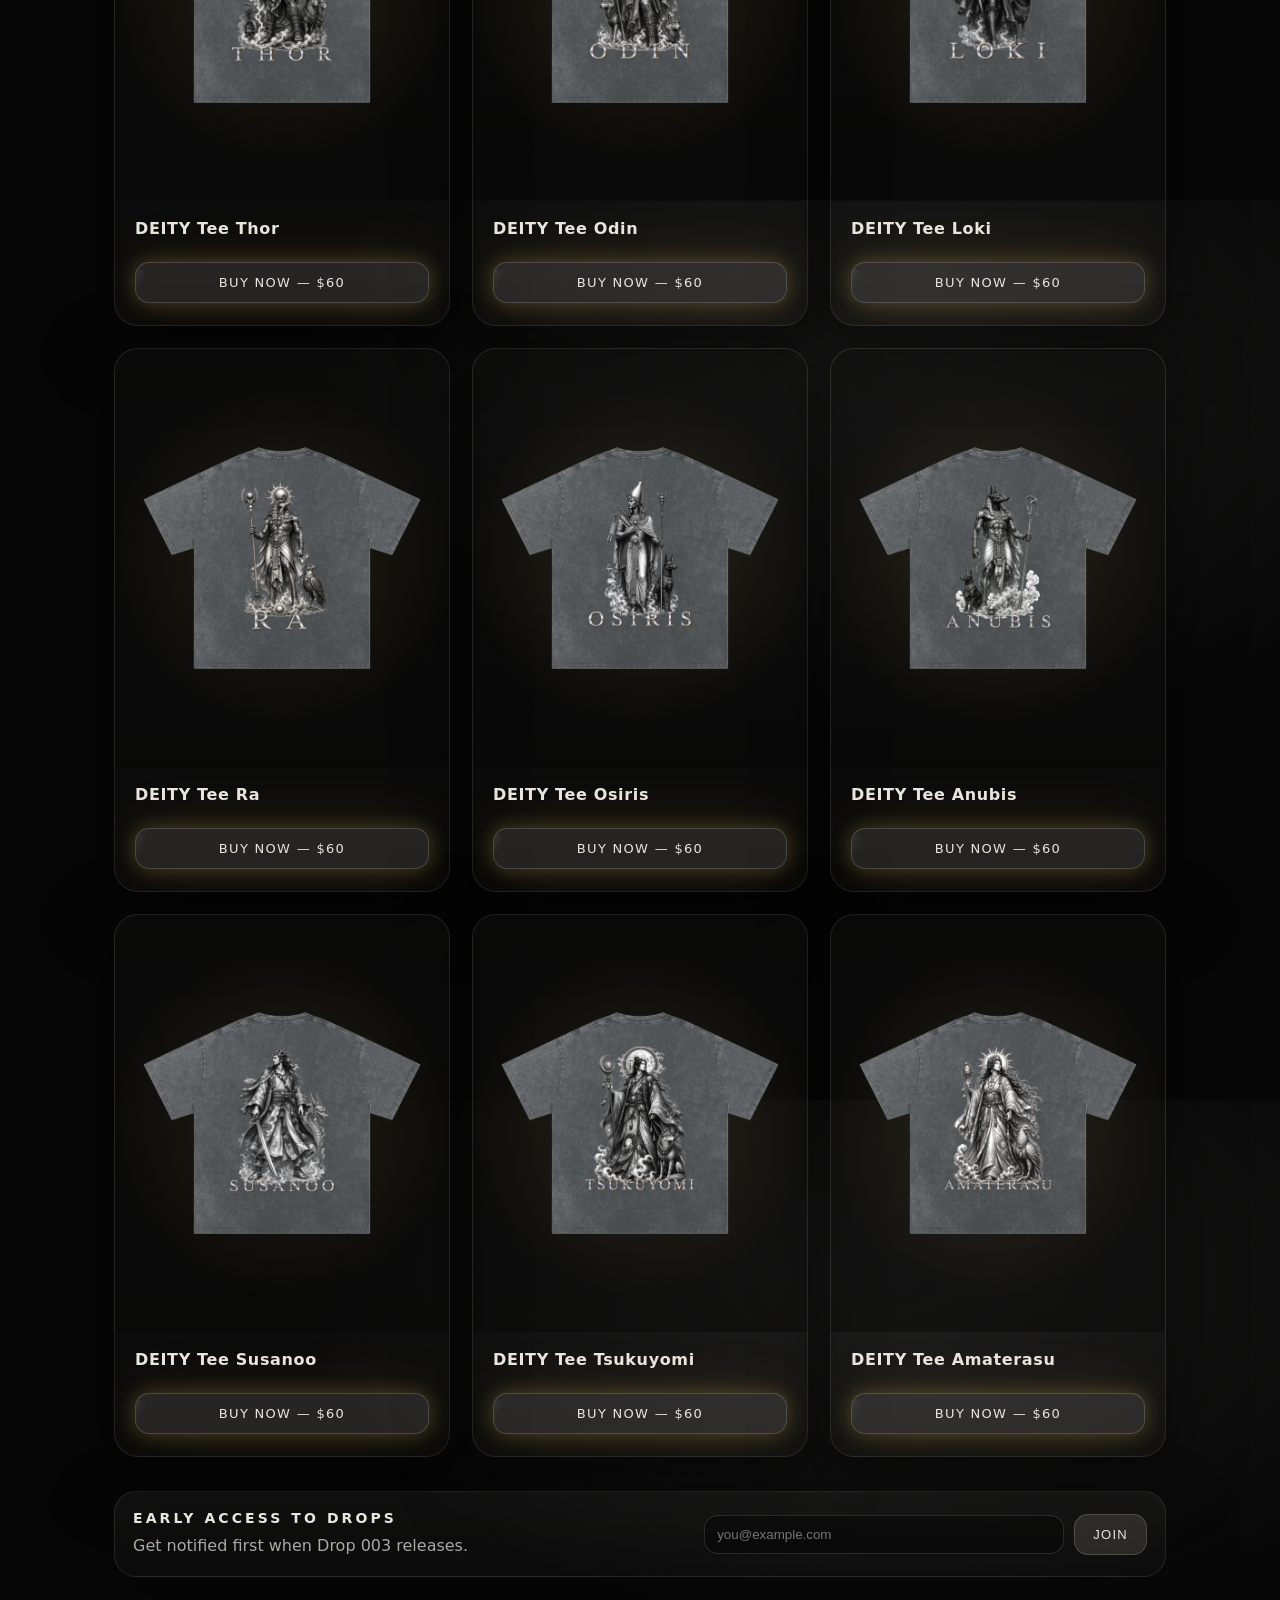
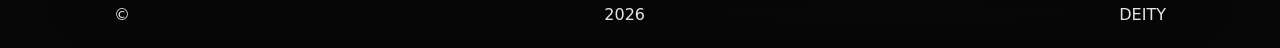
==== commit 0a4436d0: "Add files via upload" ====
--- a/index.html
+++ b/index.html
@@ -12,7 +12,7 @@
 <meta name="description"
 content="DEITY — ancient gods translated into modern dark streetwear." />
 
-<link rel="stylesheet" href="styles.css?v=11">
+<link rel="stylesheet" href="styles.css?v=12">
 </head>
 
 <!-- Google tag (gtag.js) -->
@@ -254,6 +254,26 @@
 
 document.getElementById("y").textContent =
 new Date().getFullYear();
+
+// "Myth, worn into stone." — carve the kicker line in letter by
+// letter on load, like a chisel striking each character into place,
+// then it settles into a permanent engraved look (see .chisel-letter
+// in styles.css).
+(function(){
+  var kicker = document.querySelector('.kicker');
+  if (!kicker) return;
+  var text = kicker.textContent;
+  kicker.setAttribute('aria-label', text);
+  kicker.textContent = '';
+  Array.from(text).forEach(function(ch, i){
+    var span = document.createElement('span');
+    span.className = 'chisel-letter';
+    span.setAttribute('aria-hidden', 'true');
+    span.textContent = ch === ' ' ? '\u00A0' : ch;
+    span.style.animationDelay = (i * 32) + 'ms';
+    kicker.appendChild(span);
+  });
+})();
 
 // Renders the drop grid from products.json — this is the file
 // admin.html writes to, so new designs show up here automatically.
--- a/styles.css
+++ b/styles.css
@@ -133,6 +133,39 @@
   font-size:13px;
   letter-spacing:.18em;
   text-transform:uppercase;
+}
+
+.chisel-letter{
+  display:inline-block;
+  opacity:0;
+  animation: chiselIn .55s cubic-bezier(.2,.9,.25,1) forwards;
+}
+
+@keyframes chiselIn{
+  0%{
+    opacity:0;
+    transform: translateY(7px) scale(1.15);
+    filter: blur(2px);
+    text-shadow: 0 0 0 rgba(241,198,92,0);
+  }
+  45%{
+    opacity:.9;
+    transform: translateY(-1px) scale(1.02);
+    filter: blur(0);
+    text-shadow: 0 0 8px rgba(241,198,92,.55);
+  }
+  70%{
+    text-shadow: 0 0 2px rgba(241,198,92,.15);
+  }
+  100%{
+    opacity:1;
+    transform: translateY(0) scale(1);
+    filter: blur(0);
+    text-shadow:
+      -1px -1px 0 rgba(255,255,255,.08),
+      1px 1px 1px rgba(0,0,0,.9),
+      0 2px 8px rgba(0,0,0,.5);
+  }
 }
 
 .title{
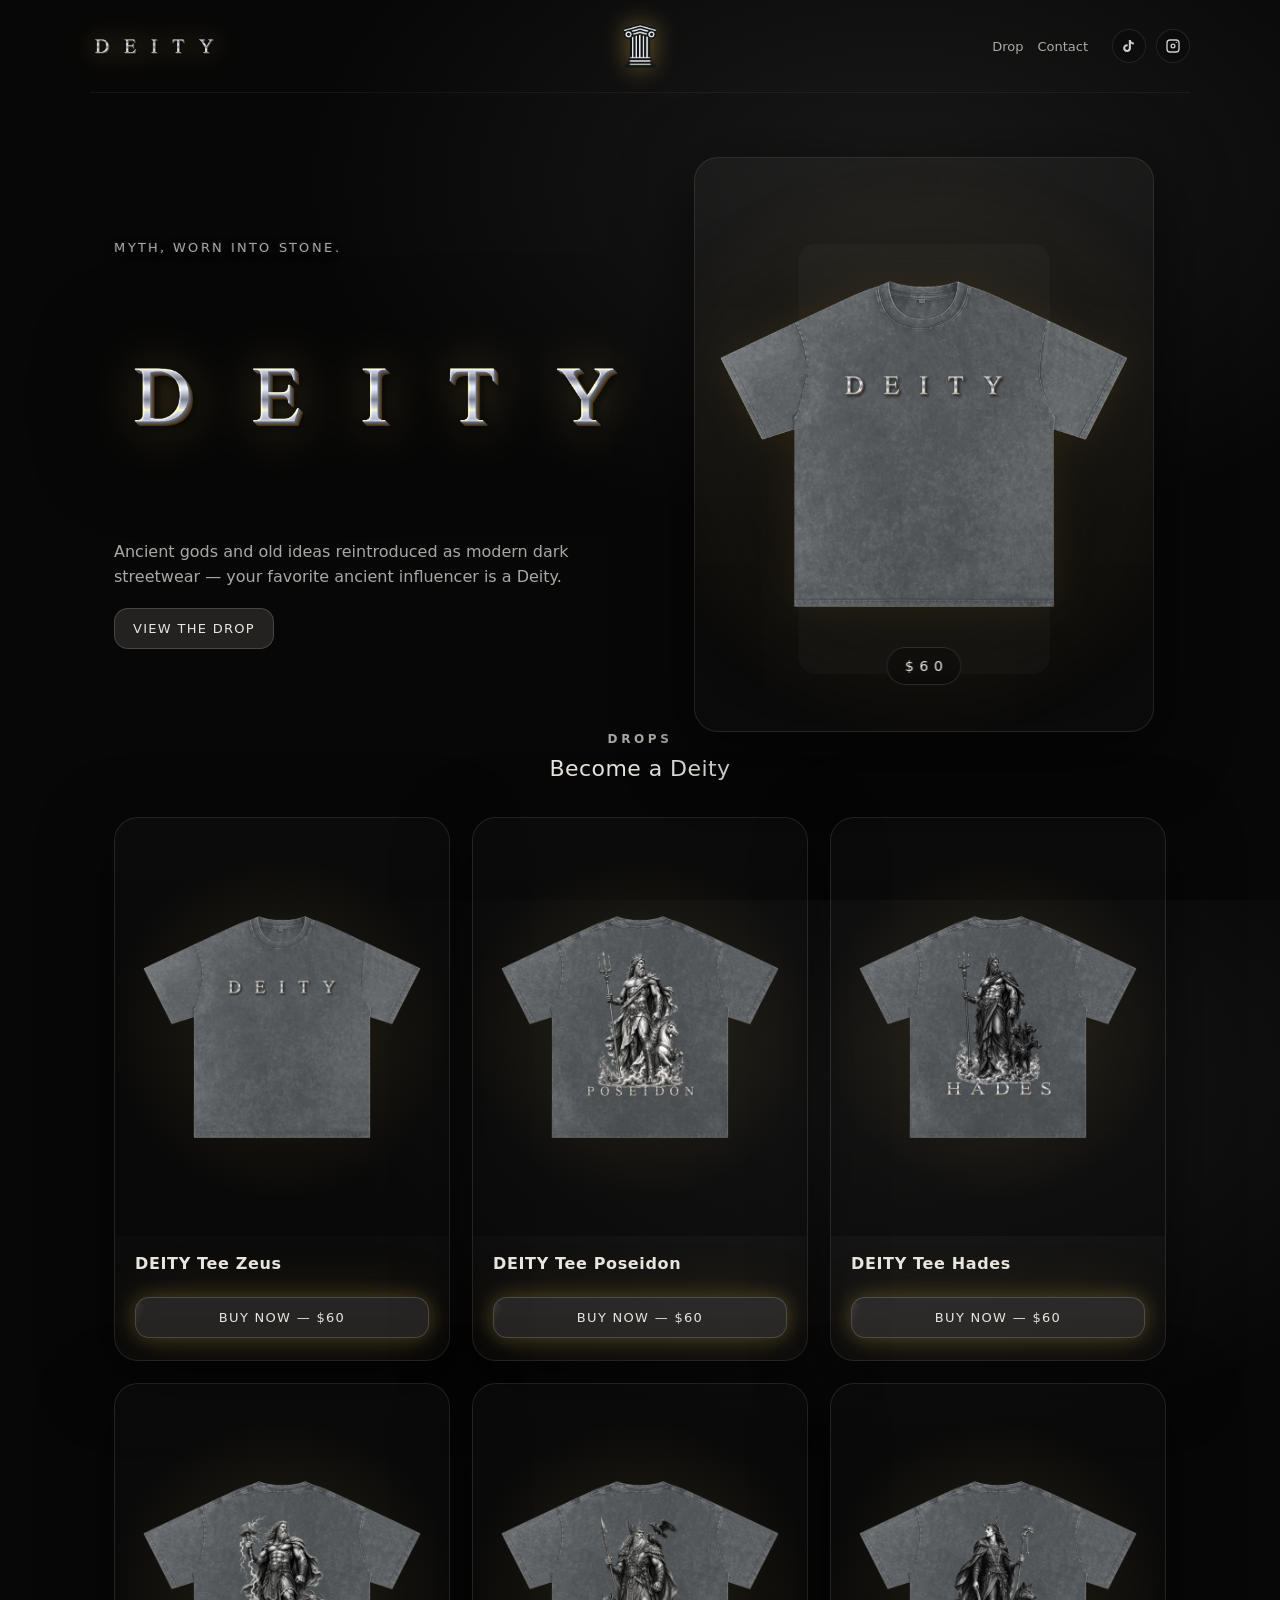
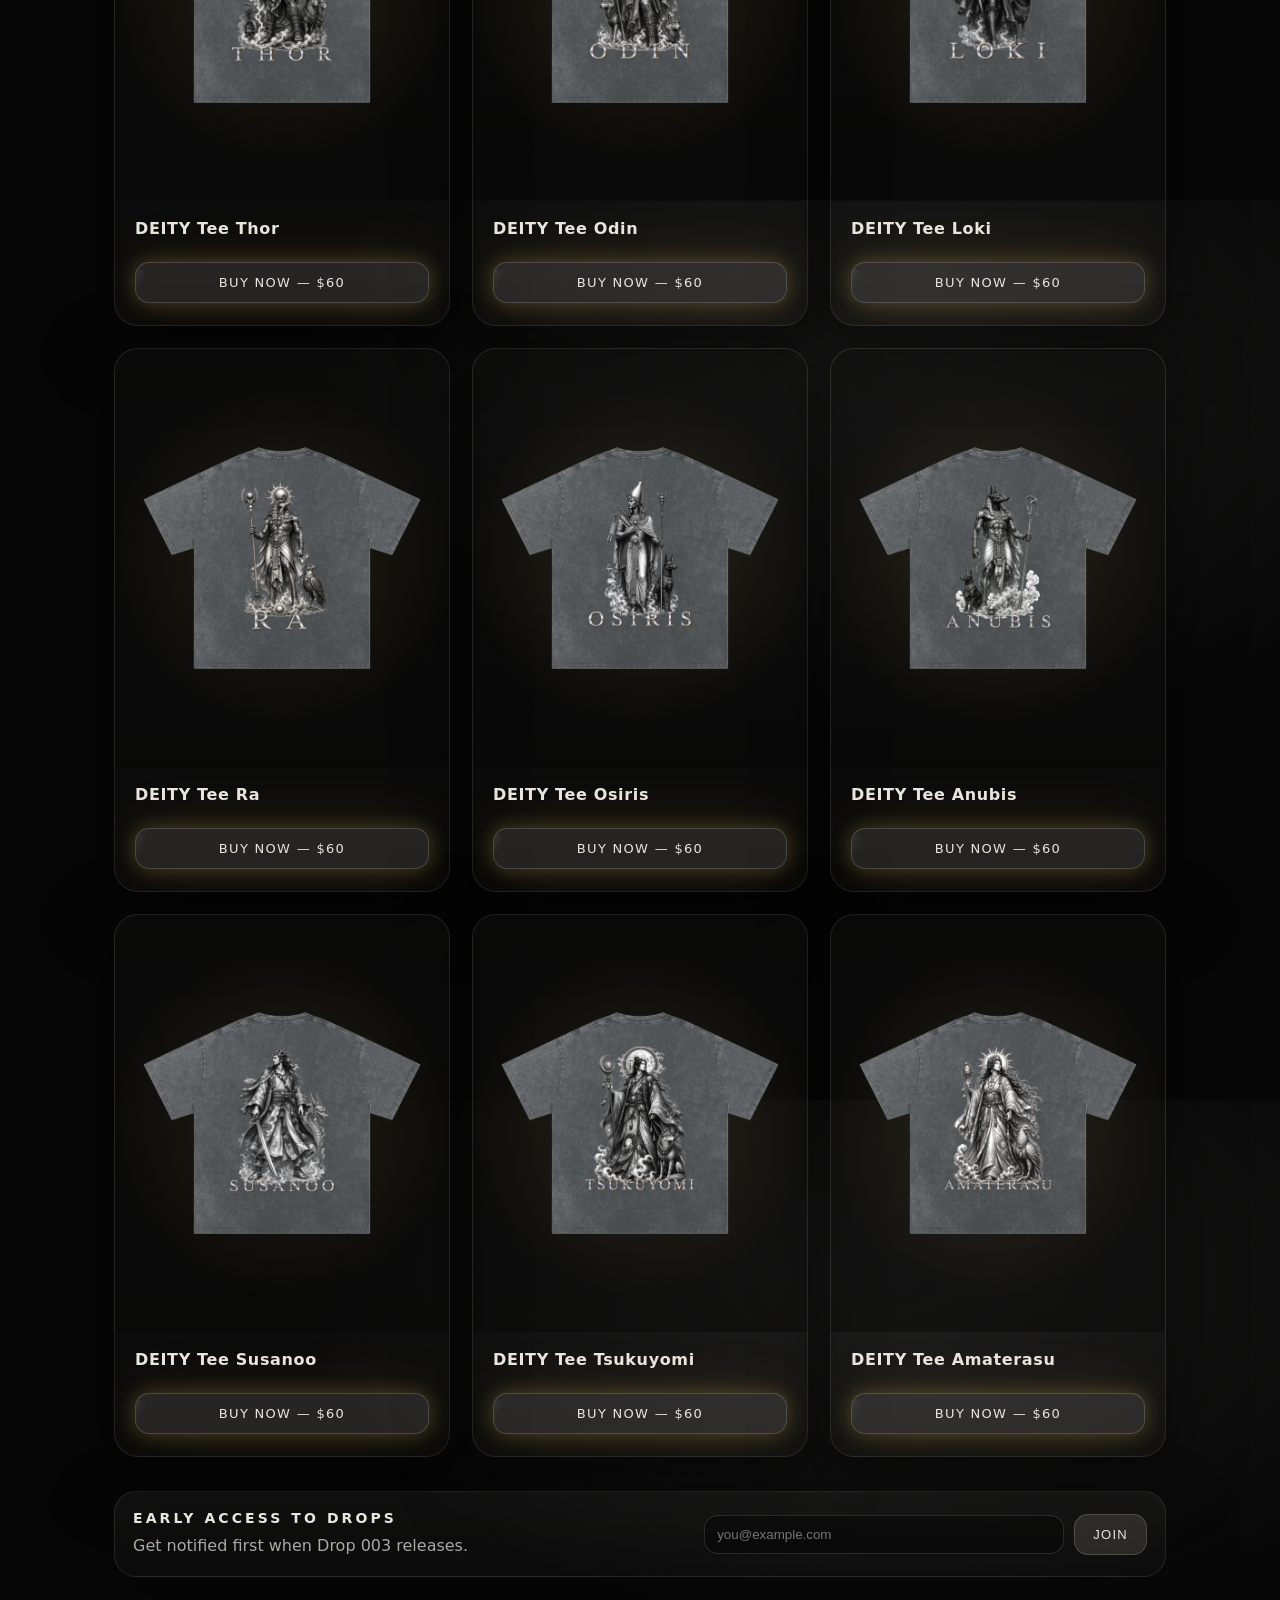
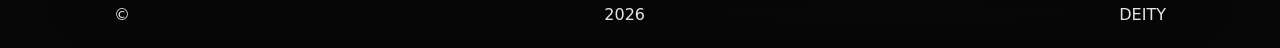
==== commit 6f806d71: "Add files via upload" ====
--- a/index.html
+++ b/index.html
@@ -3,7 +3,10 @@
 <head>
 <meta charset="UTF-8" />
 <meta name="viewport" content="width=device-width, initial-scale=1" />
-<link rel="icon" type="image/svg+xml" href="/images/favicon.svg">
+<link rel="icon" type="image/svg+xml" href="/images/favicon.svg?v=2">
+<link rel="icon" type="image/png" sizes="32x32" href="/images/favicon-32.png?v=2">
+<link rel="icon" href="/favicon.ico?v=2">
+<link rel="apple-touch-icon" href="/images/apple-touch-icon.png?v=2">
 <script>
 console.log("Visitor from:", document.referrer);
 </script>
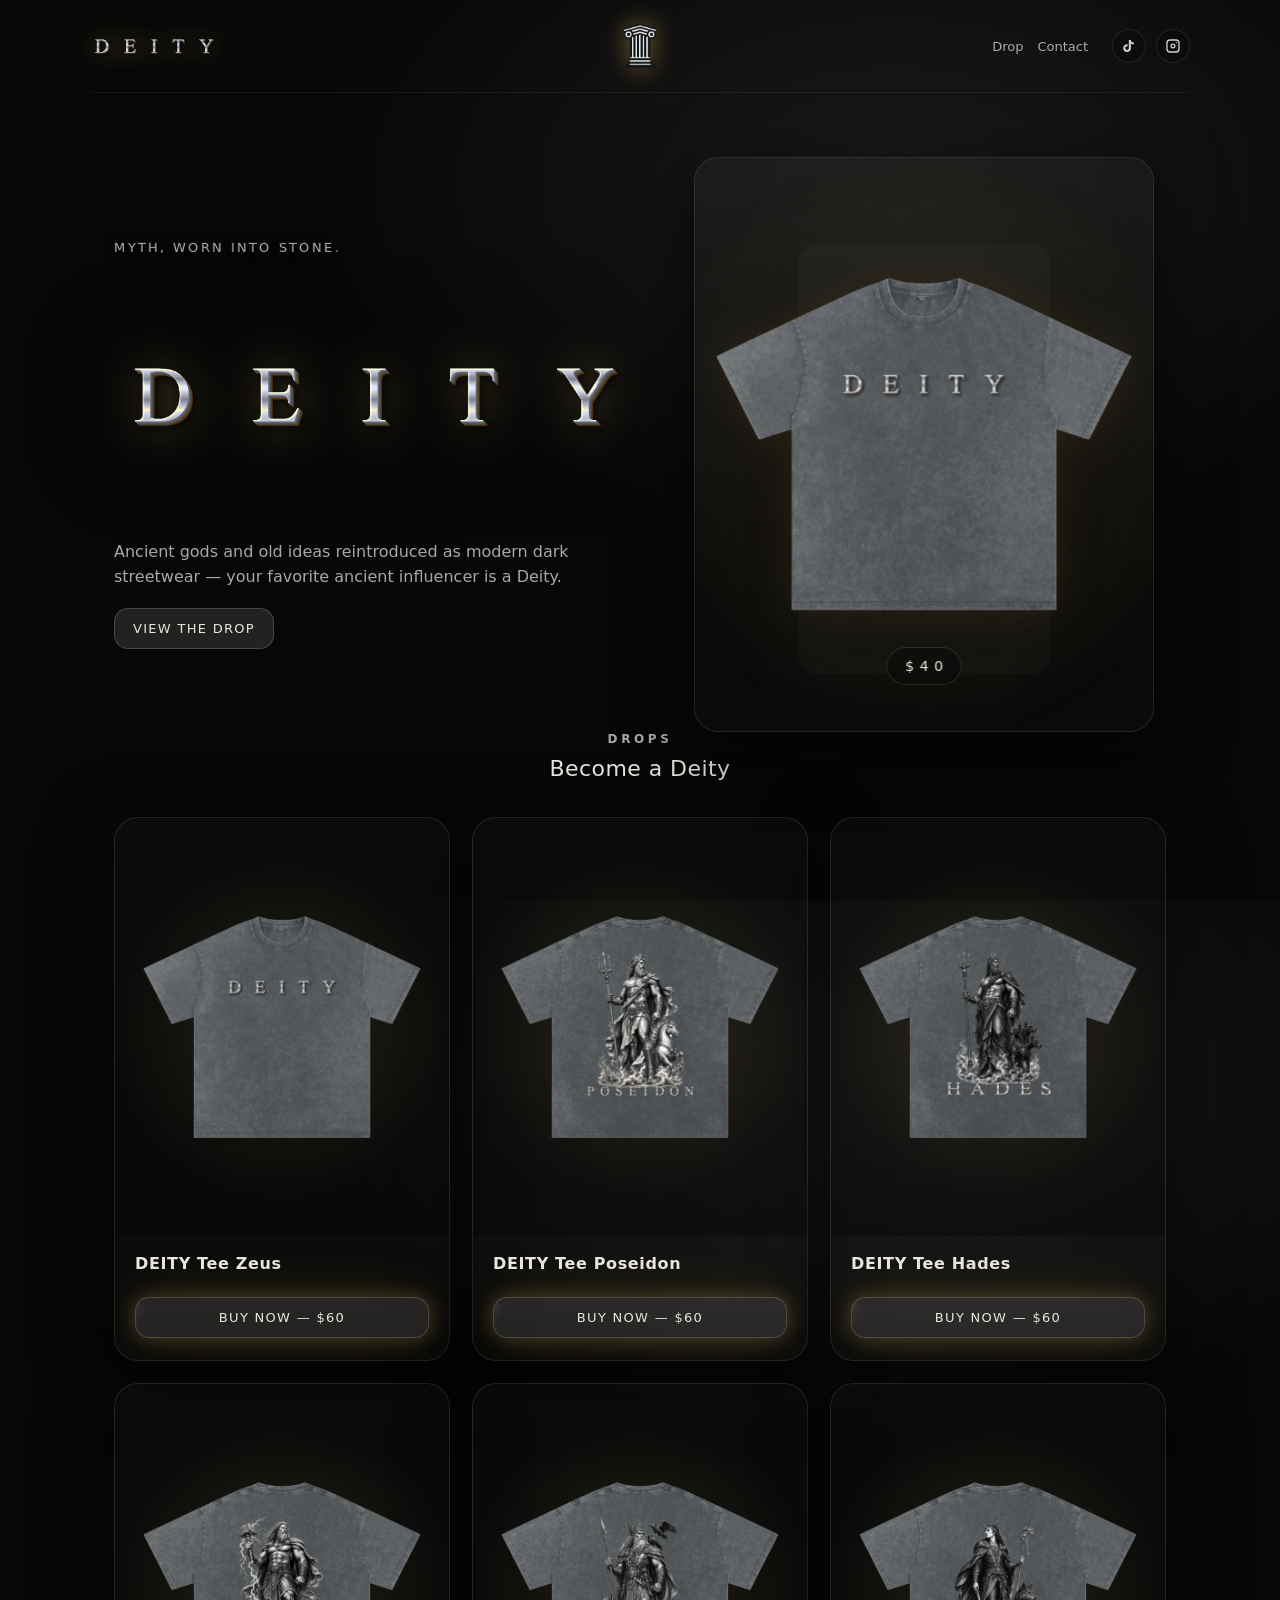
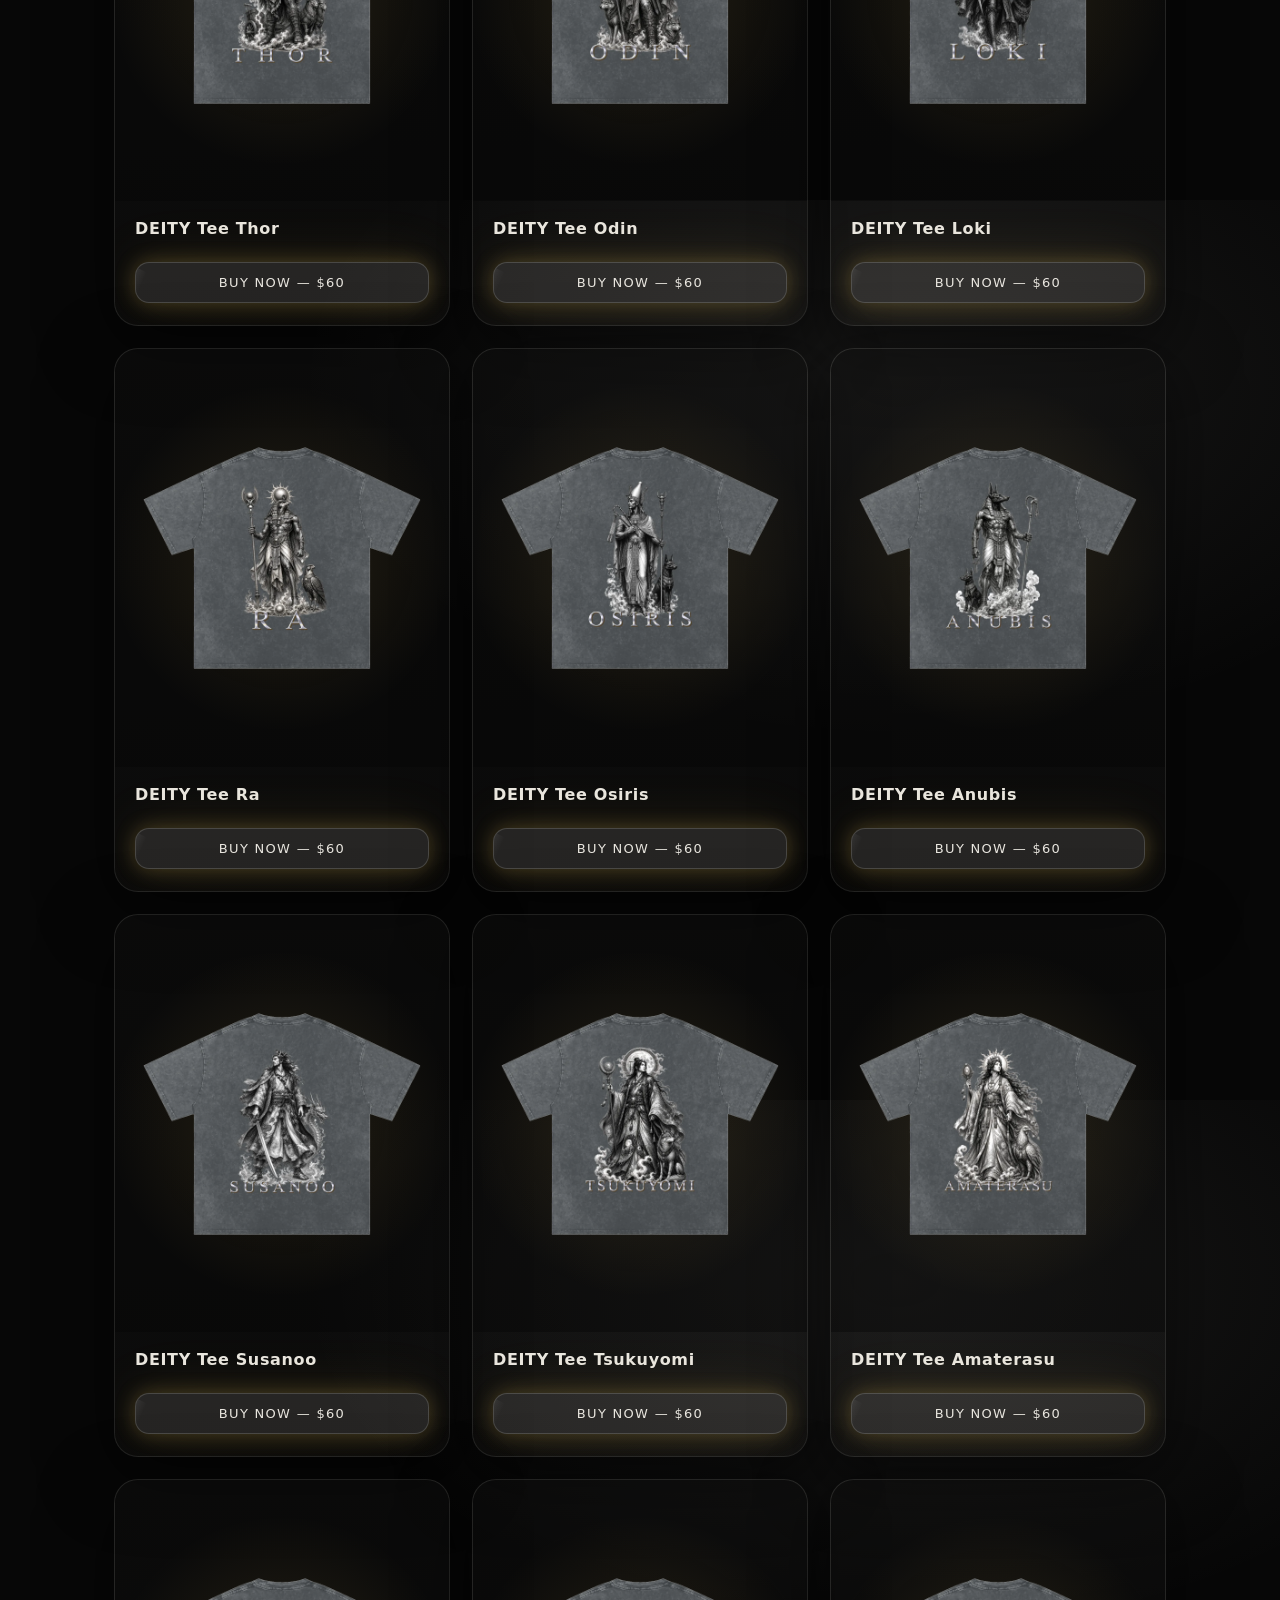
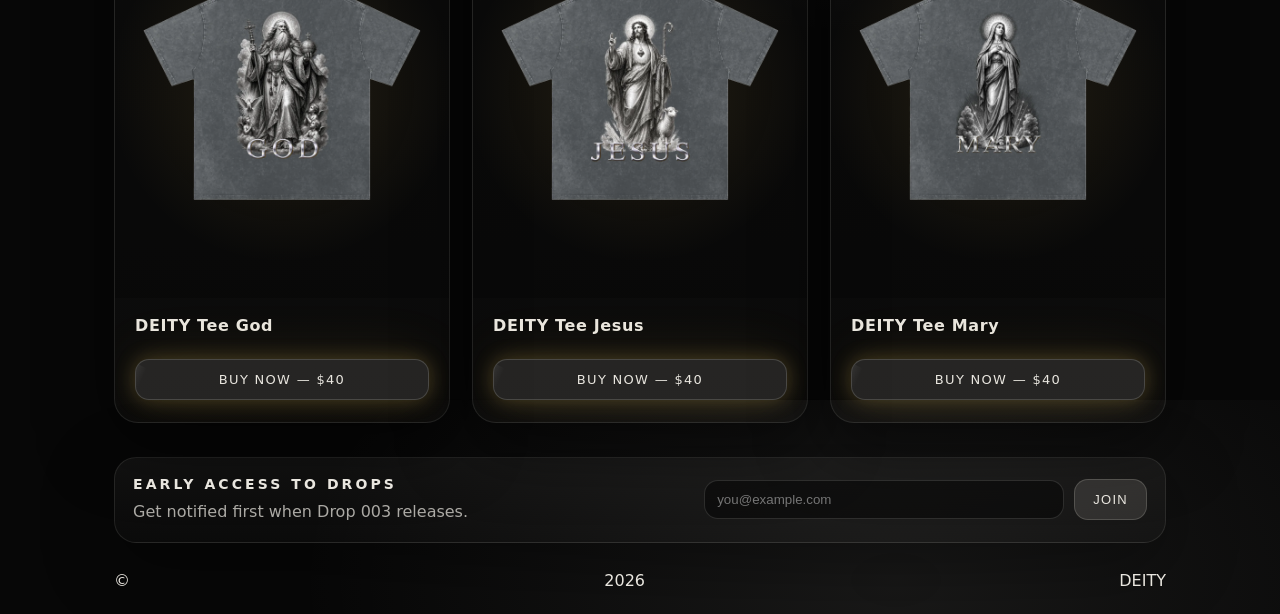
==== commit a1ef4f58: "Add files via upload" ====
--- a/index.html
+++ b/index.html
@@ -157,15 +157,19 @@
 <img class="tee-face tee-front"
 src="/images/tee-front.png?v=3">
 
-<img class="tee-face tee-back"
-src="/images/tee-back.png?v=3">
-
-</div>
-
-</div>
-
-
-<div class="sigil">$60</div>
+<!-- Back face kept in the markup but disabled: the hero now shows the
+     front of the tee only. Re-enable by removing the .disabled class
+     here and the .tee-back display:none rule in styles.css. -->
+<img class="tee-face tee-back disabled"
+src="/images/tee-back.png?v=3"
+aria-hidden="true">
+
+</div>
+
+</div>
+
+
+<div class="sigil">$40</div>
 
 </div>
 
@@ -278,10 +282,10 @@
   });
 })();
 
-// Renders the drop grid from products.json — this is the file
-// admin.html writes to, so new designs show up here automatically.
-// Also drives the hero's rotating tee, cycling through every design
-// that has both a front and back image.
+// Renders the drop grid from products.json — this is the file the
+// admin page writes to, so new designs show up here automatically,
+// in whatever order they're arranged there. Also drives the hero tee,
+// which now crossfades through design FRONTS only (no turn, no back).
 fetch('/products.json?v=' + Date.now())
 .then(function(res){ return res.json(); })
 .then(function(data){
@@ -292,7 +296,7 @@
   var activeProducts = allProducts.filter(function(p){ return p.active !== false; });
 
   renderGrid(activeProducts);
-  cycleHero(activeProducts.filter(function(p){ return p.frontImage && p.backImage; }));
+  cycleHero(activeProducts.filter(function(p){ return p.frontImage; }));
 })
 .catch(function(err){
   console.error('Could not load products.json', err);
@@ -311,16 +315,27 @@
     card.className = 'product';
 
     // previewFace lets a design default to showing the back on the
-    // card (useful when every front looks the same) — hover always
-    // reveals the other side either way.
-    var showBackFirst = p.previewFace === 'back';
+    // card (useful when every front looks the same). Rather than a
+    // separate .flipped state, the two sources are simply swapped —
+    // "resting" and "revealed" are then the same two slots for every
+    // card, so one turn animation covers both cases.
+    var showBackFirst = p.previewFace === 'back' && p.backImage;
+
+    var restImage    = showBackFirst ? p.backImage  : p.frontImage;
+    var revealImage  = showBackFirst ? p.frontImage : p.backImage;
+    var restLabel    = showBackFirst ? ' — back'  : ' — front';
+    var revealLabel  = showBackFirst ? ' — front' : ' — back';
 
     var imageHtml;
     if (p.frontImage) {
+      // .turnable = has a second face worth revealing, so it gets the
+      // turn on hover / focus / scroll-into-view.
       imageHtml =
-        '<div class="product-image' + (showBackFirst ? ' flipped' : '') + '">' +
-          '<img class="img-front" src="' + p.frontImage + '" alt="' + escapeHtml(p.name) + ' — front">' +
-          (p.backImage ? '<img class="img-back" src="' + p.backImage + '" alt="' + escapeHtml(p.name) + ' — back">' : '') +
+        '<div class="product-image' + (revealImage ? ' turnable' : '') + '">' +
+          '<div class="product-tee">' +
+            '<img class="img-front" src="' + restImage + '" alt="' + escapeHtml(p.name) + restLabel + '">' +
+            (revealImage ? '<img class="img-back" src="' + revealImage + '" alt="' + escapeHtml(p.name) + revealLabel + '">' : '') +
+          '</div>' +
         '</div>';
     } else {
       imageHtml = '<div class="product-image no-image">Image coming soon</div>';
@@ -342,31 +357,80 @@
 
     grid.appendChild(card);
   });
+
+  setupAutoTurn(grid);
 }
 
-// Cycles the hero's rotating tee through every design that has both
-// a front and back image. Timings match the CSS animation in
-// styles.css (16s per full turn): the front image is swapped while
-// it's invisible mid-turn (~60% in), and the back image is swapped
-// while it's invisible at the wrap-around (~95% in), so the switch
-// itself is never visible — it just looks like the next drop turning into view.
+// Touch devices have no hover, so the card turn would be unreachable
+// there. On those devices each card turns itself once as it scrolls
+// into view, then settles back. Desktop keeps hover/focus only, so
+// nothing moves unless the visitor points at it.
+function setupAutoTurn(grid){
+  var noHover = window.matchMedia('(hover: none)').matches ||
+                window.matchMedia('(pointer: coarse)').matches;
+  var reduced = window.matchMedia('(prefers-reduced-motion: reduce)').matches;
+  if (!noHover || reduced || !('IntersectionObserver' in window)) return;
+
+  var HOLD_MS = 2200; // how long the revealed face stays up
+
+  var observer = new IntersectionObserver(function(entries){
+    entries.forEach(function(entry){
+      if (!entry.isIntersecting) return;
+      var card = entry.target;
+      if (card.dataset.turning === '1') return;
+
+      card.dataset.turning = '1';
+      card.classList.add('is-turned');
+
+      setTimeout(function(){
+        card.classList.remove('is-turned');
+        // Small cooldown so a card sitting on the fold doesn't
+        // stutter in and out of the animation.
+        setTimeout(function(){ card.dataset.turning = '0'; }, 800);
+      }, HOLD_MS);
+    });
+  }, { threshold: 0.55 });
+
+  grid.querySelectorAll('.product-image.turnable').forEach(function(el){
+    observer.observe(el);
+  });
+}
+
+// The hero tee no longer turns and never shows a back — it just
+// crossfades through the FRONT of each active design. The image is
+// faded out, swapped while it's invisible, then faded back in, so the
+// swap itself is never seen.
+//
+// Want a single static front instead of a rotation? Delete the
+// scheduleNext() call at the bottom of this function — the first
+// design's front will simply stay up.
 function cycleHero(products){
   var front = document.querySelector('.tee-front');
-  var back = document.querySelector('.tee-back');
-  if (!front || !back || products.length === 0) return;
-
-  var CYCLE_MS = 16000;
+  if (!front || products.length === 0) return;
+
+  var CYCLE_MS = 9000;  // time each design holds
+  var FADE_MS  = 700;   // must match the .tee-front transition in styles.css
   var idx = 0;
 
   front.src = products[0].frontImage;
-  back.src = products[0].backImage;
 
   function scheduleNext(){
-    idx = (idx + 1) % products.length;
-    var next = products[idx];
-    setTimeout(function(){ front.src = next.frontImage; }, CYCLE_MS * 0.6);
-    setTimeout(function(){ back.src = next.backImage; }, CYCLE_MS * 0.95);
-    setTimeout(scheduleNext, CYCLE_MS);
+    setTimeout(function(){
+      idx = (idx + 1) % products.length;
+      var nextSrc = products[idx].frontImage;
+
+      // Preload so the fade-in never lands on a half-loaded image.
+      var pre = new Image();
+      pre.onload = pre.onerror = function(){
+        front.classList.add('fading');
+        setTimeout(function(){
+          front.src = nextSrc;
+          front.classList.remove('fading');
+          scheduleNext();
+        }, FADE_MS);
+      };
+      pre.src = nextSrc;
+    }, CYCLE_MS);
   }
 
   if (products.length > 1) scheduleNext();
--- a/styles.css
+++ b/styles.css
@@ -355,6 +355,11 @@
   pointer-events:none;
 }
 
+/* The hero tee is front-only now: no turn, no back face. The teeTurn /
+   faceFrontOpacity / faceBackOpacity keyframes below are kept but
+   unused, so the old rotating hero can be restored by putting the
+   animation lines back on .tee3d / .tee-front / .tee-back. */
+
 .tee3d{
   position:relative;
   width:105%;
@@ -362,7 +367,7 @@
   aspect-ratio: 1 / 1.05;
   transform-style: preserve-3d;
   perspective: 900px;
-  animation: teeTurn 16s ease-in-out infinite;
+  transform: scale(1.02);
   filter:
     drop-shadow(0 0 18px rgba(241,198,92,.10))
     drop-shadow(0 0 50px rgba(0,0,0,.55));
@@ -379,30 +384,29 @@
   will-change: opacity;
 }
 
-.tee-back{
-  transform: translateZ(18px);
-}
+/* Hero back face — disabled. Delete this rule (and the .disabled
+   class in index.html) to bring it back. */
+.tee-back.disabled{
+  display:none;
+}
+
+.tee-front{
+  opacity:1;
+  z-index:2;
+  /* Duration must stay in sync with FADE_MS in index.html. */
+  transition: opacity .7s ease;
+}
+
+.tee-front.fading{
+  opacity:0;
+}
+
+/* ---- kept for reference / easy restore, not currently applied ---- */
 
 @keyframes teeTurn{
   0%   { transform: rotateY(-28deg) rotateX(6deg) scale(1.02); }
   50%  { transform: rotateY( 28deg) rotateX(6deg) scale(1.02); }
   100% { transform: rotateY(-28deg) rotateX(6deg) scale(1.02); }
-}
-
-.tee-front{
-  opacity:1;
-  z-index:2;
-  animation:
-    faceFrontOpacity 16s ease-in-out infinite,
-    frontZ 16s steps(1,end) infinite;
-}
-
-.tee-back{
-  opacity:0;
-  z-index:1;
-  animation:
-    faceBackOpacity 16s ease-in-out infinite,
-    backZ 16s steps(1,end) infinite;
 }
 
 @keyframes faceFrontOpacity{
@@ -901,6 +905,16 @@
   box-shadow:0 24px 80px rgba(0,0,0,.6), 0 0 30px var(--goldC);
 }
 
+/* Product cards borrow the hero's old turn: the tee rotates on its
+   Y axis while the two faces crossfade, so the other side reads as the
+   back of the same garment rather than a swapped picture.
+
+   Triggered three ways:
+     - :hover           — pointer devices
+     - :focus-within    — keyboard users tabbing to the Buy button
+     - .is-turned       — added by index.html when a card scrolls into
+                          view on touch devices, which have no hover */
+
 .product-image{
   position:relative;
   aspect-ratio:4/5;
@@ -908,6 +922,16 @@
     radial-gradient(circle at center, var(--goldC), transparent 65%),
     rgba(7,7,7,.4);
   overflow:hidden;
+  perspective: 900px;
+}
+
+.product-tee{
+  position:absolute;
+  inset:0;
+  transform-style: preserve-3d;
+  transform: rotateY(0deg) scale(1);
+  transition: transform .55s cubic-bezier(.4,0,.2,1);
+  will-change: transform;
 }
 
 .product-image img{
@@ -917,6 +941,7 @@
   height:100%;
   object-fit:contain;
   padding:8px;
+  backface-visibility: hidden;
   transition: opacity .35s ease;
 }
 
@@ -930,28 +955,50 @@
   z-index:1;
 }
 
-.product-image:hover .img-front{
+.product-image.turnable.is-turned .product-tee,
+.product:focus-within .product-image.turnable .product-tee{
+  transform: rotateY(-26deg) rotateX(4deg) scale(1.04);
+}
+
+.product-image.turnable.is-turned .img-front,
+.product:focus-within .product-image.turnable .img-front{
   opacity:0;
 }
 
-.product-image:hover .img-back{
+.product-image.turnable.is-turned .img-back,
+.product:focus-within .product-image.turnable .img-back{
   opacity:1;
 }
 
-.product-image.flipped .img-front{
-  opacity:0;
-}
-
-.product-image.flipped .img-back{
-  opacity:1;
-}
-
-.product-image.flipped:hover .img-front{
-  opacity:1;
-}
-
-.product-image.flipped:hover .img-back{
-  opacity:0;
+/* Hover is gated to real pointers — on touch, mobile browsers latch
+   :hover after a tap and the card would stay turned. */
+@media (hover: hover) and (pointer: fine){
+  .product:hover .product-image.turnable .product-tee{
+    transform: rotateY(-26deg) rotateX(4deg) scale(1.04);
+  }
+  .product:hover .product-image.turnable .img-front{
+    opacity:0;
+  }
+  .product:hover .product-image.turnable .img-back{
+    opacity:1;
+  }
+}
+
+/* Keyboard focus needs to be visible, not just implied by the turn. */
+.product:focus-within{
+  outline:1px solid rgba(241,198,92,.55);
+  outline-offset:2px;
+}
+
+@media (prefers-reduced-motion: reduce){
+  .product-tee{
+    transition:none;
+  }
+  .product-image.turnable.is-turned .product-tee,
+  .product:hover .product-image.turnable .product-tee,
+  .product:focus-within .product-image.turnable .product-tee{
+    transform:none !important;
+  }
 }
 
 .product-image.no-image{
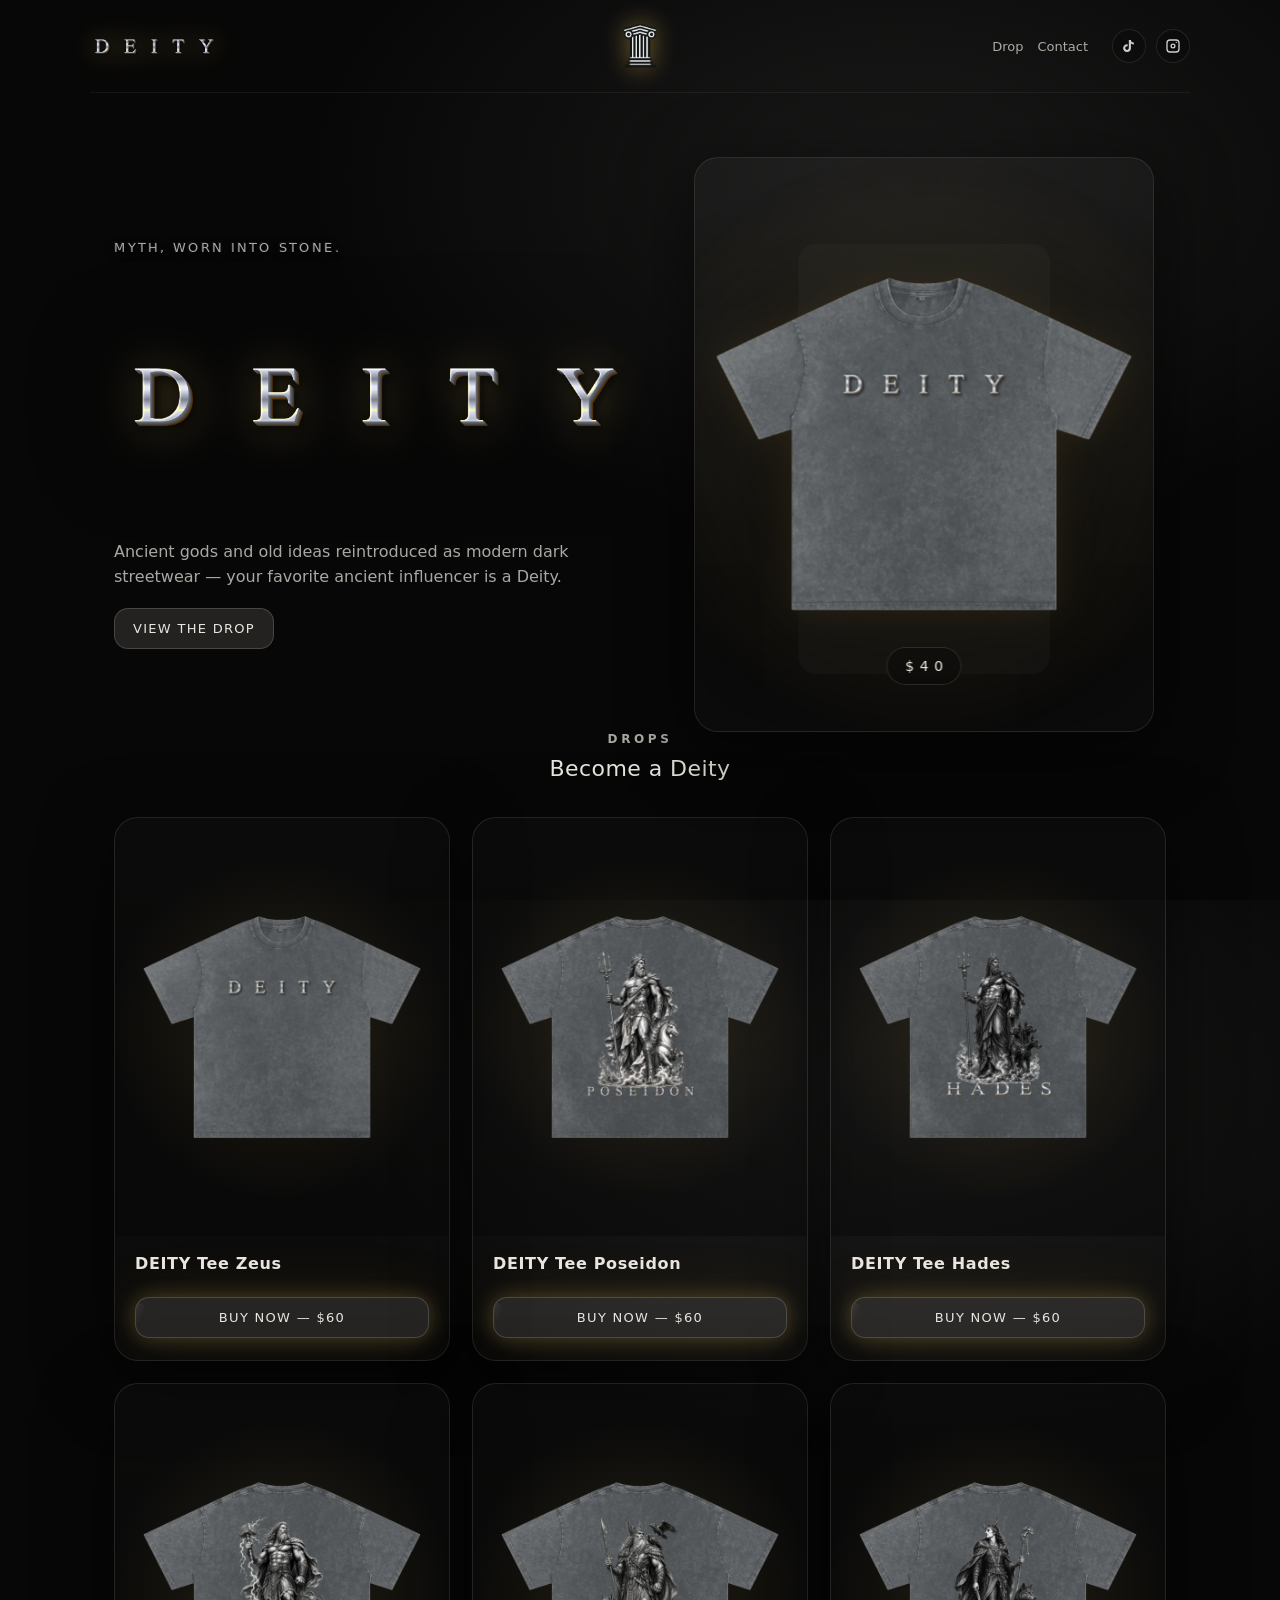
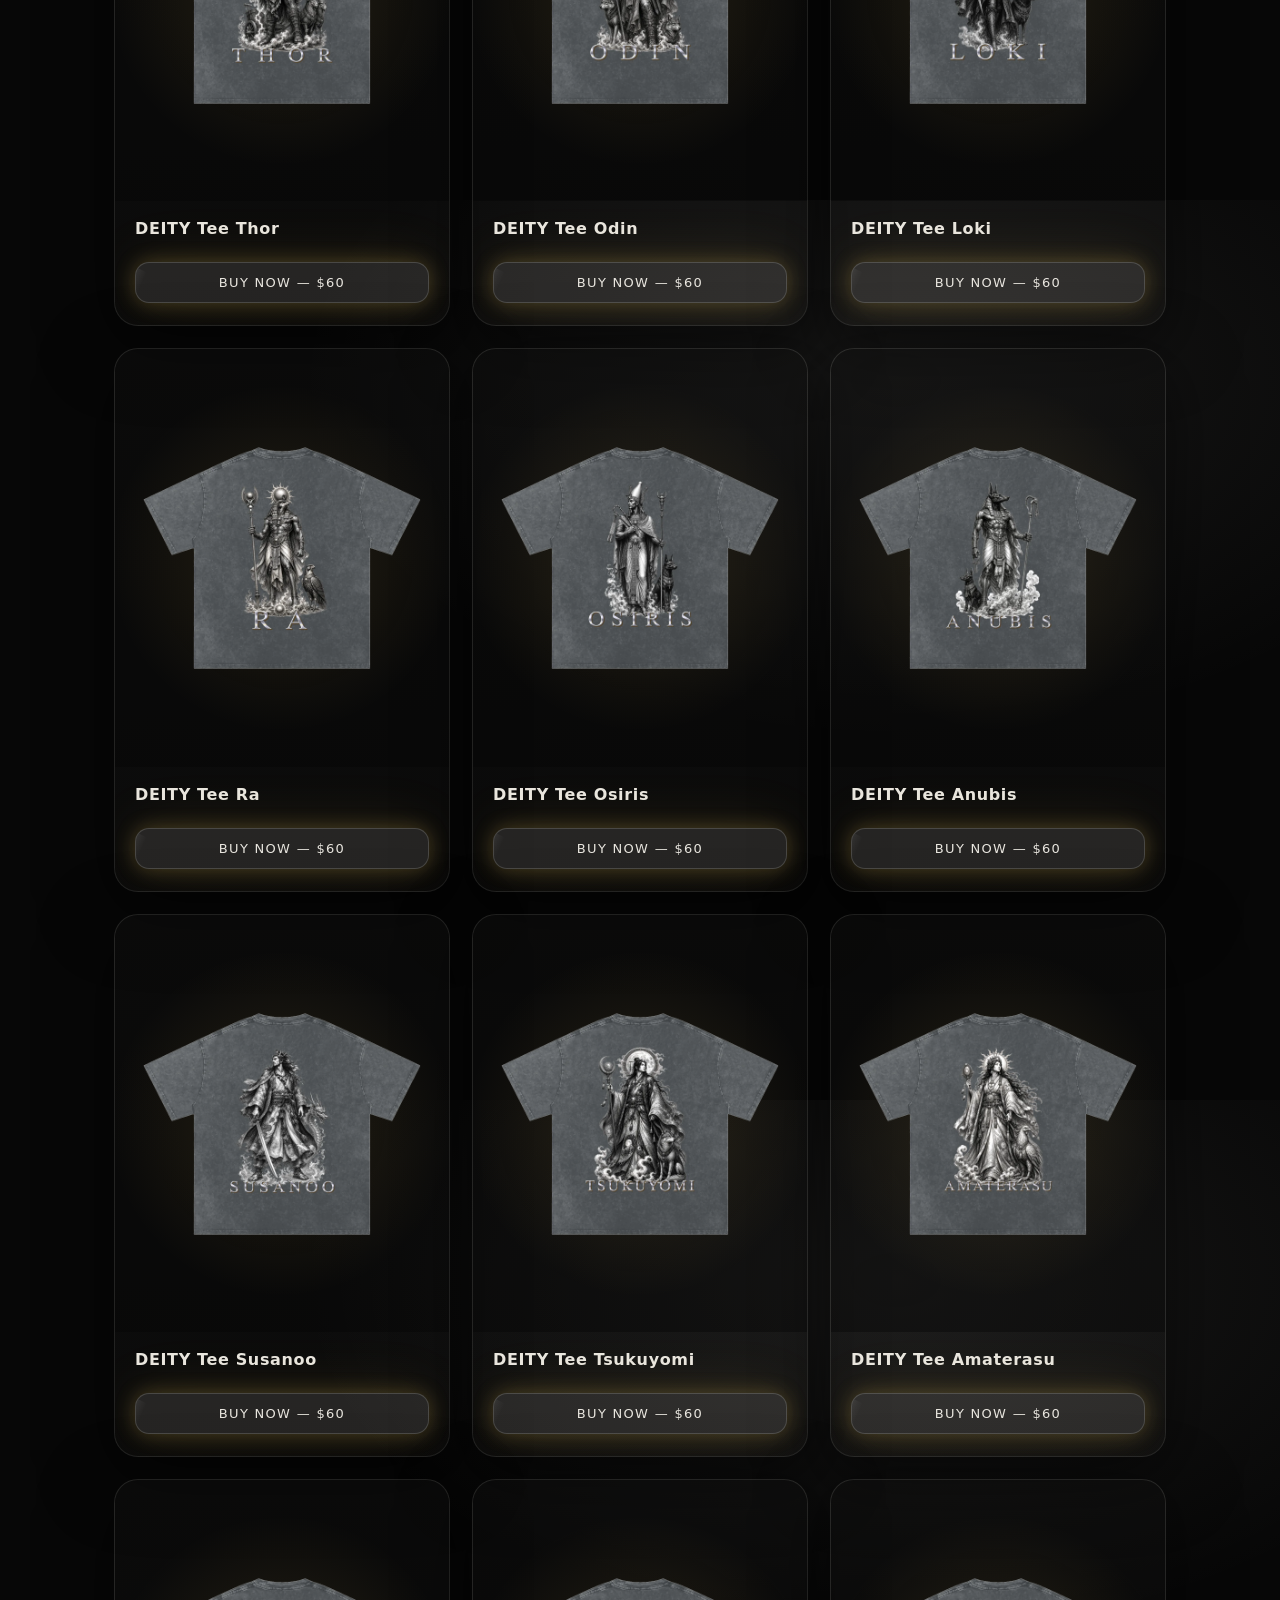
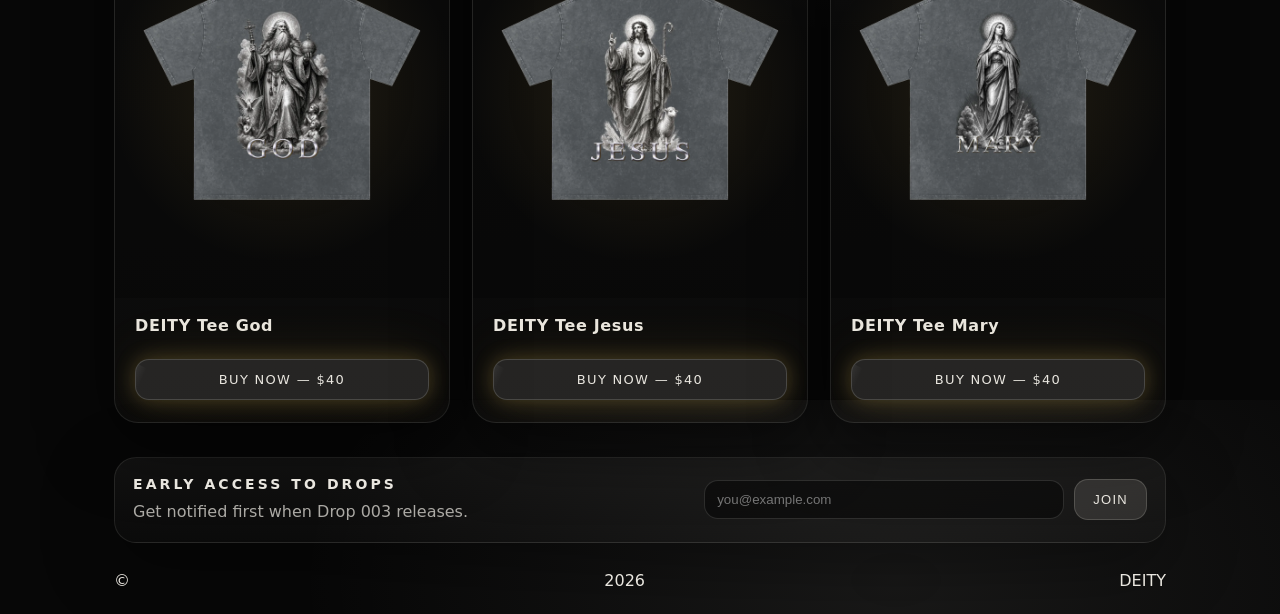
==== commit 93f7c898: "Add files via upload" ====
--- a/index.html
+++ b/index.html
@@ -369,9 +369,12 @@
   var noHover = window.matchMedia('(hover: none)').matches ||
                 window.matchMedia('(pointer: coarse)').matches;
   var reduced = window.matchMedia('(prefers-reduced-motion: reduce)').matches;
-  if (!noHover || reduced || !('IntersectionObserver' in window)) return;
-
-  var HOLD_MS = 2200; // how long the revealed face stays up
+  if (!noHover || !('IntersectionObserver' in window)) return;
+
+  // With reduced motion there's no turn to run, so the faces just hold
+  // the swap for a beat instead.
+  var TURN_MS = reduced ? 1800 : 5200; // non-reduced value matches cardTurn in styles.css
+  var COOLDOWN_MS = 900;
 
   var observer = new IntersectionObserver(function(entries){
     entries.forEach(function(entry){
@@ -382,12 +385,23 @@
       card.dataset.turning = '1';
       card.classList.add('is-turned');
 
-      setTimeout(function(){
+      var tee = card.querySelector('.product-tee');
+      var done = false;
+
+      function finish(){
+        if (done) return;
+        done = true;
+        if (tee) tee.removeEventListener('animationend', finish);
         card.classList.remove('is-turned');
-        // Small cooldown so a card sitting on the fold doesn't
-        // stutter in and out of the animation.
-        setTimeout(function(){ card.dataset.turning = '0'; }, 800);
-      }, HOLD_MS);
+        // Cooldown so a card parked on the fold doesn't stutter in
+        // and out of the animation.
+        setTimeout(function(){ card.dataset.turning = '0'; }, COOLDOWN_MS);
+      }
+
+      if (tee && !reduced) tee.addEventListener('animationend', finish);
+      // Fallback in case animationend never fires (tab backgrounded,
+      // animation blocked, reduced motion).
+      setTimeout(finish, TURN_MS + 400);
     });
   }, { threshold: 0.55 });
 
--- a/styles.css
+++ b/styles.css
@@ -955,32 +955,74 @@
   z-index:1;
 }
 
+/* The turn itself. Keyframes start and end flat, so the card sits
+   square in the grid at rest and the animation can start or stop at
+   any moment without a visible snap. One pass = turn away, reveal the
+   other face, turn back. It loops for as long as the card is hovered
+   or focused; on touch it runs exactly once (index.html removes
+   .is-turned on animationend). */
+
+@keyframes cardTurn{
+  0%   { transform: rotateY(0deg)    rotateX(0deg) scale(1); }
+  30%  { transform: rotateY(-28deg)  rotateX(4deg) scale(1.04); }
+  50%  { transform: rotateY(0deg)    rotateX(4deg) scale(1.05); }
+  70%  { transform: rotateY(28deg)   rotateX(4deg) scale(1.04); }
+  100% { transform: rotateY(0deg)    rotateX(0deg) scale(1); }
+}
+
+/* Faces swap at the two extremes of the sweep, where the tee is most
+   edge-on and the crossfade is hardest to catch. */
+@keyframes cardFaceFront{
+  0%   { opacity:1; }
+  22%  { opacity:1; }
+  32%  { opacity:0; }
+  68%  { opacity:0; }
+  78%  { opacity:1; }
+  100% { opacity:1; }
+}
+
+@keyframes cardFaceBack{
+  0%   { opacity:0; }
+  22%  { opacity:0; }
+  32%  { opacity:1; }
+  68%  { opacity:1; }
+  78%  { opacity:0; }
+  100% { opacity:0; }
+}
+
 .product-image.turnable.is-turned .product-tee,
 .product:focus-within .product-image.turnable .product-tee{
-  transform: rotateY(-26deg) rotateX(4deg) scale(1.04);
+  animation: cardTurn 5.2s ease-in-out infinite;
 }
 
 .product-image.turnable.is-turned .img-front,
 .product:focus-within .product-image.turnable .img-front{
-  opacity:0;
+  animation: cardFaceFront 5.2s ease-in-out infinite;
 }
 
 .product-image.turnable.is-turned .img-back,
 .product:focus-within .product-image.turnable .img-back{
-  opacity:1;
+  animation: cardFaceBack 5.2s ease-in-out infinite;
+}
+
+/* Touch cards get a single pass rather than an endless loop. */
+.product-image.turnable.is-turned .product-tee,
+.product-image.turnable.is-turned .img-front,
+.product-image.turnable.is-turned .img-back{
+  animation-iteration-count: 1;
 }
 
 /* Hover is gated to real pointers — on touch, mobile browsers latch
-   :hover after a tap and the card would stay turned. */
+   :hover after a tap and the card would keep spinning. */
 @media (hover: hover) and (pointer: fine){
   .product:hover .product-image.turnable .product-tee{
-    transform: rotateY(-26deg) rotateX(4deg) scale(1.04);
+    animation: cardTurn 5.2s ease-in-out infinite;
   }
   .product:hover .product-image.turnable .img-front{
-    opacity:0;
+    animation: cardFaceFront 5.2s ease-in-out infinite;
   }
   .product:hover .product-image.turnable .img-back{
-    opacity:1;
+    animation: cardFaceBack 5.2s ease-in-out infinite;
   }
 }
 
@@ -990,14 +1032,26 @@
   outline-offset:2px;
 }
 
+/* No rotation for reduced motion — the faces still swap, just as a
+   plain crossfade. */
 @media (prefers-reduced-motion: reduce){
-  .product-tee{
-    transition:none;
-  }
   .product-image.turnable.is-turned .product-tee,
   .product:hover .product-image.turnable .product-tee,
   .product:focus-within .product-image.turnable .product-tee{
+    animation:none !important;
     transform:none !important;
+  }
+  .product-image.turnable.is-turned .img-front,
+  .product:hover .product-image.turnable .img-front,
+  .product:focus-within .product-image.turnable .img-front{
+    animation:none !important;
+    opacity:0;
+  }
+  .product-image.turnable.is-turned .img-back,
+  .product:hover .product-image.turnable .img-back,
+  .product:focus-within .product-image.turnable .img-back{
+    animation:none !important;
+    opacity:1;
   }
 }
 
